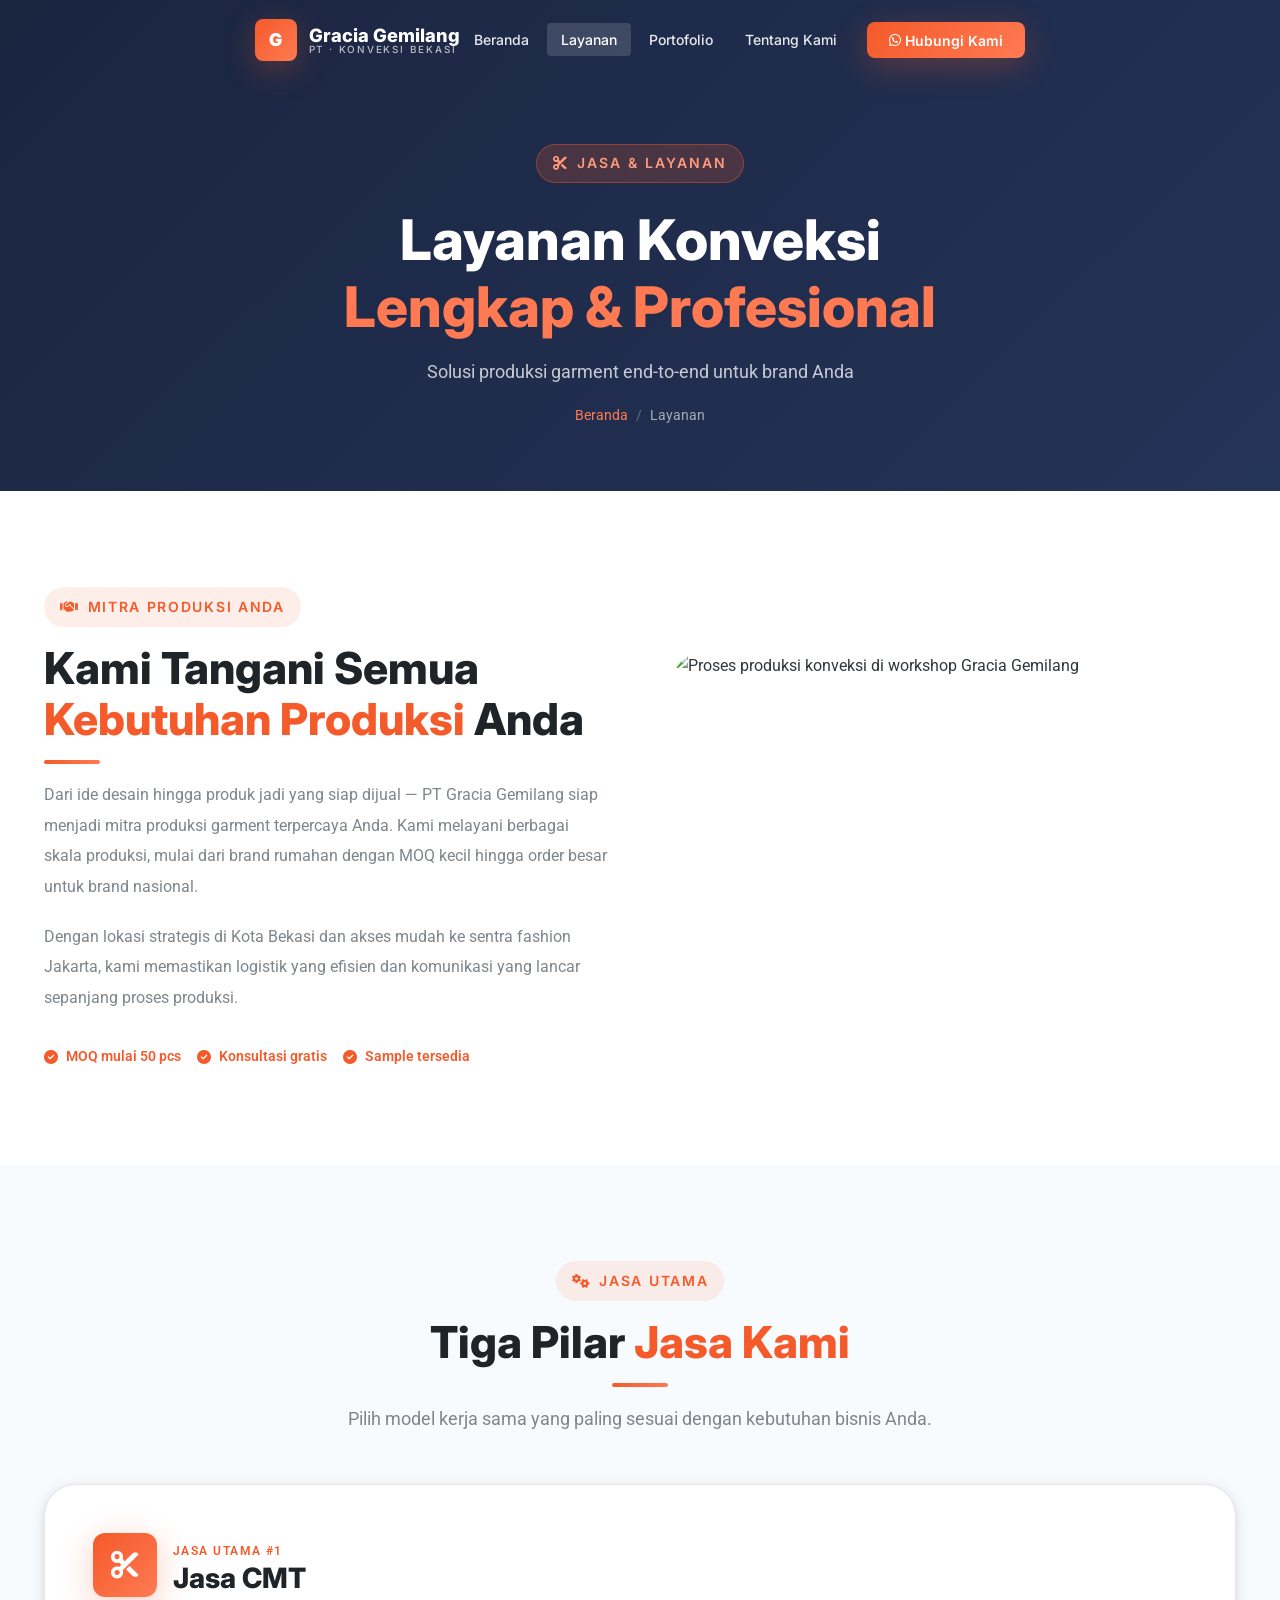
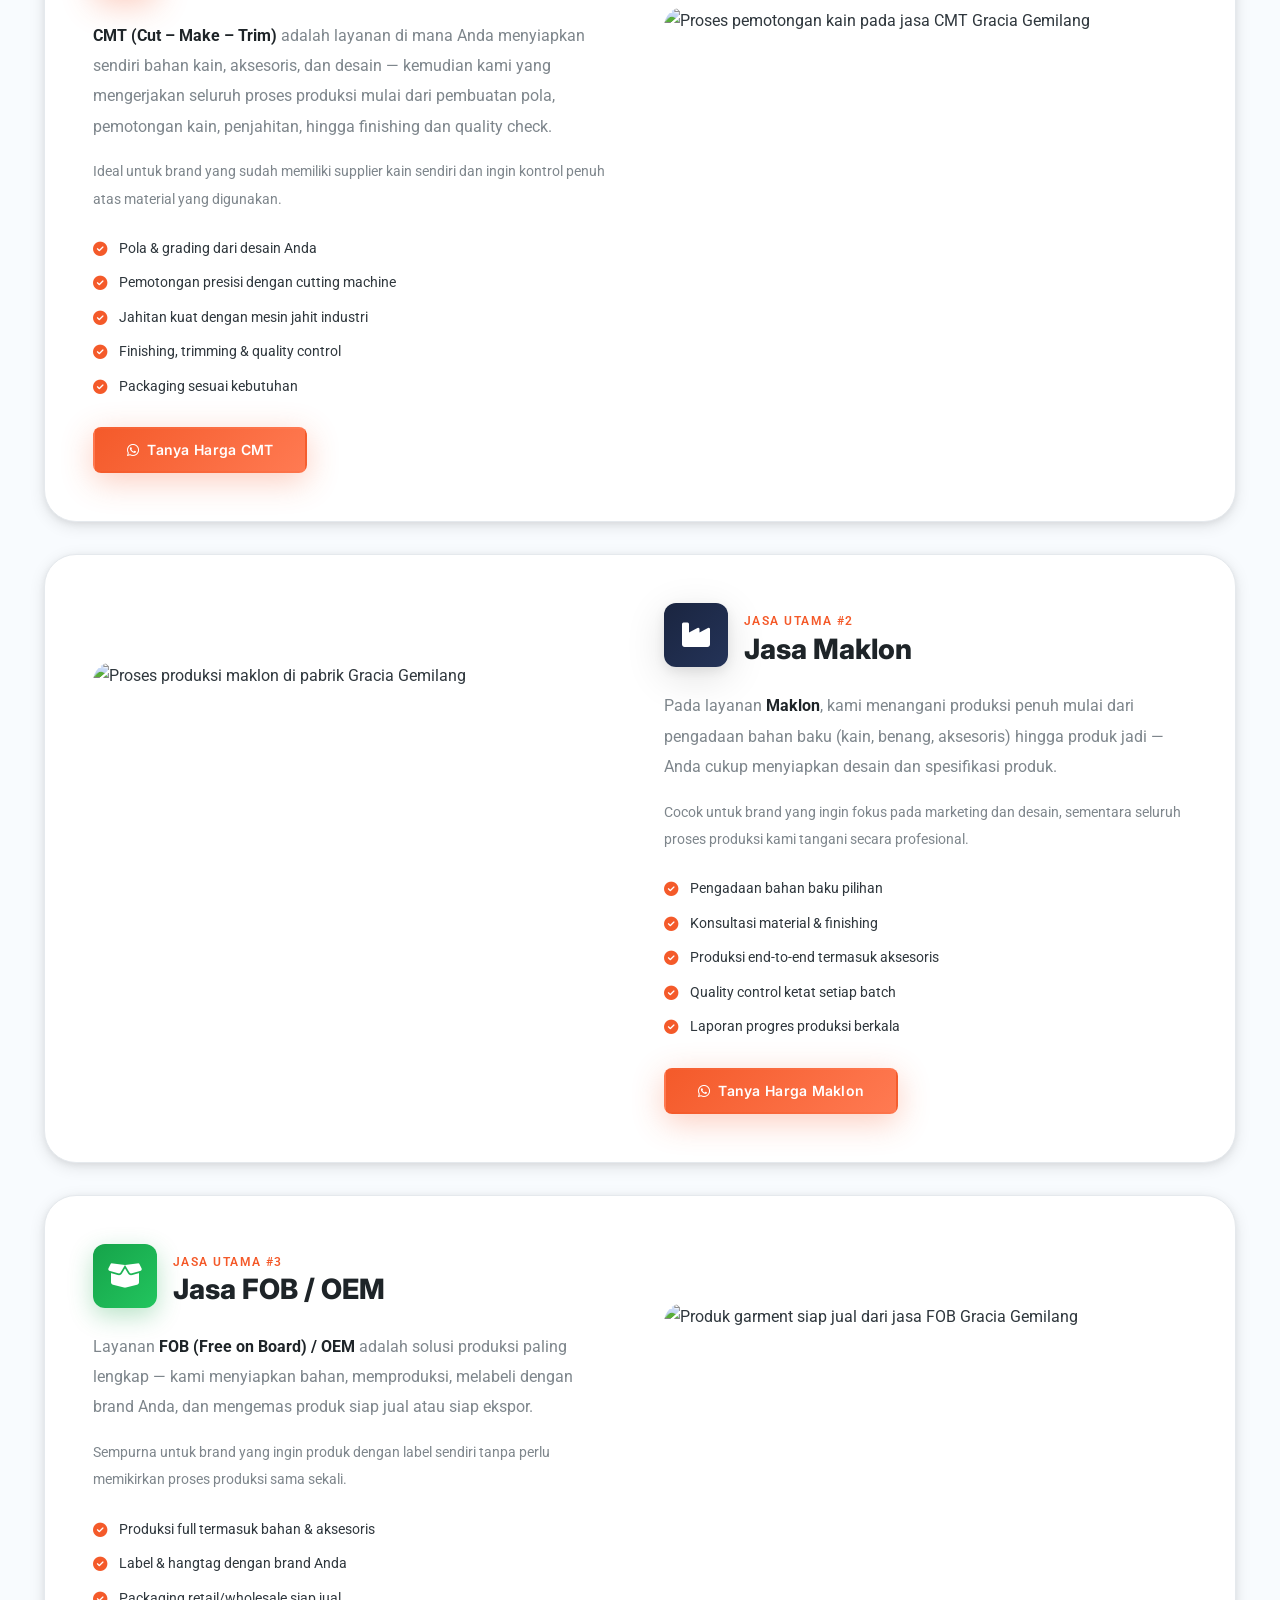
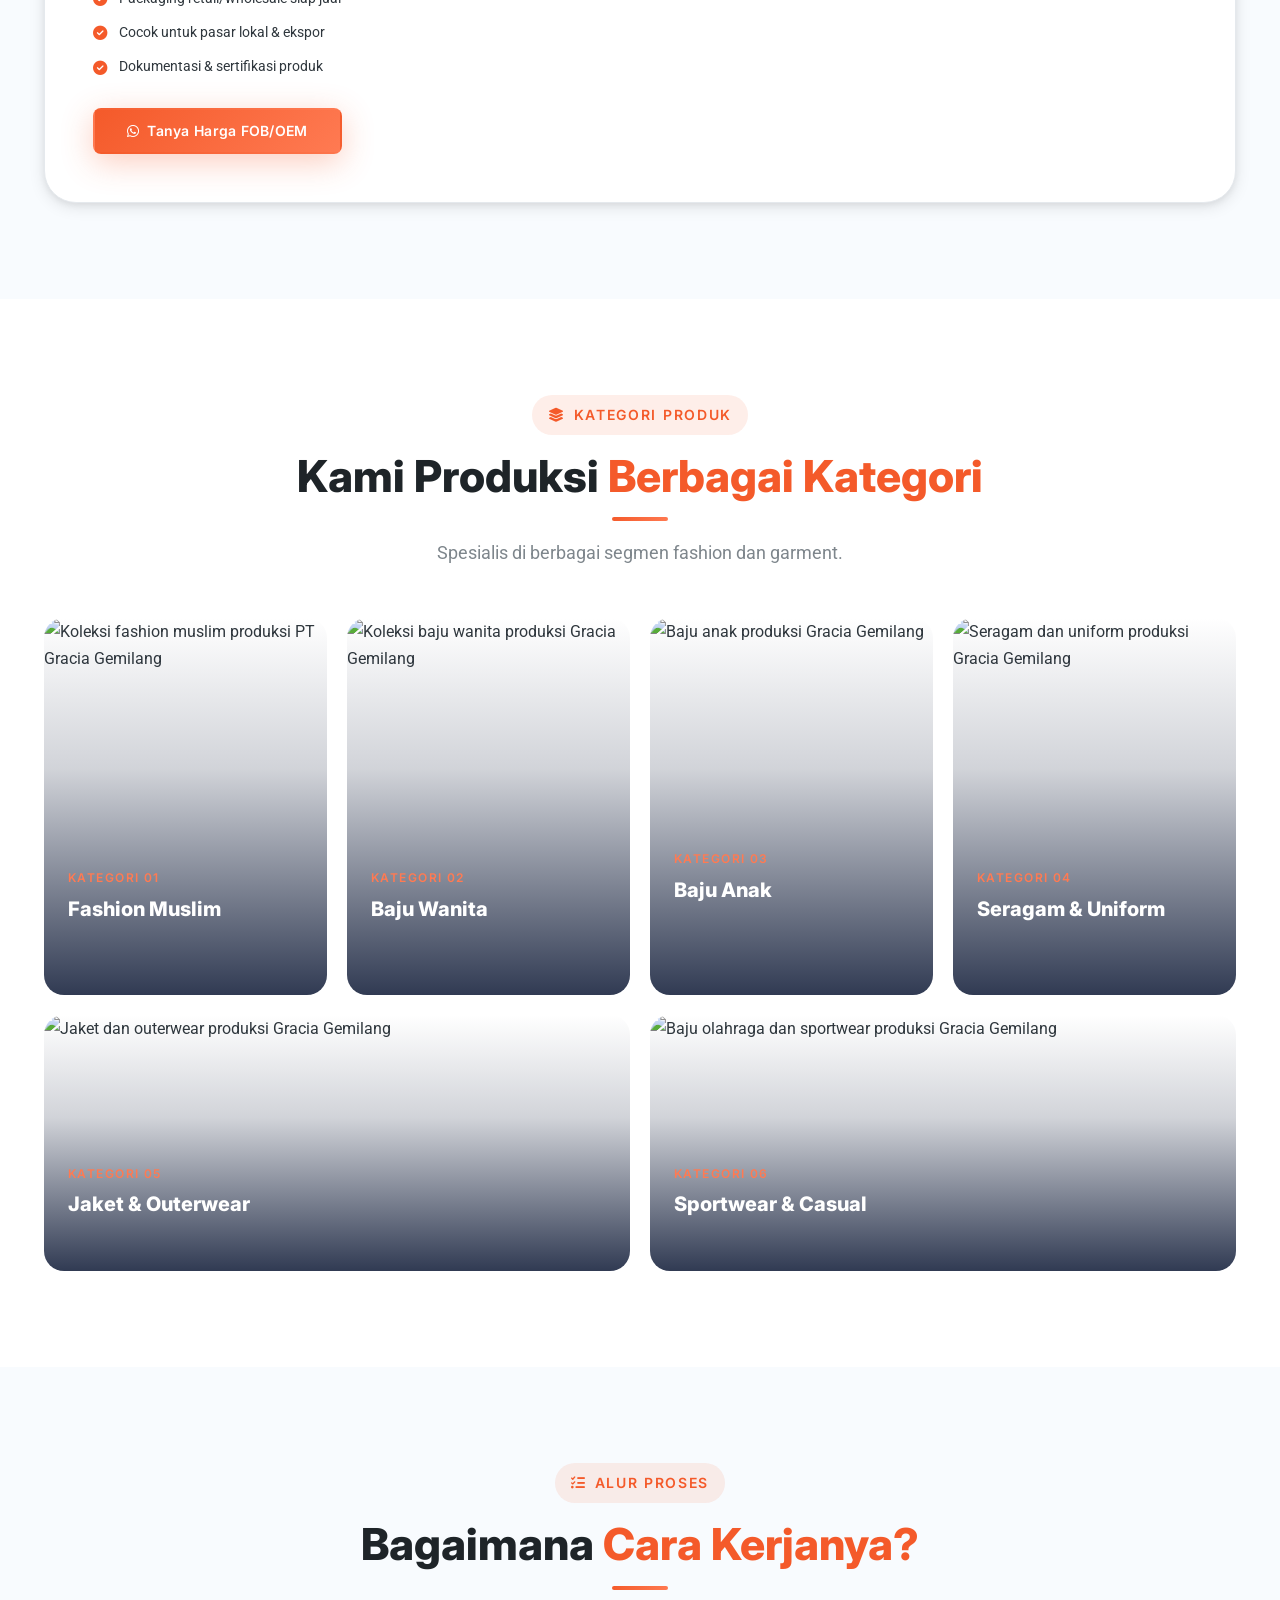
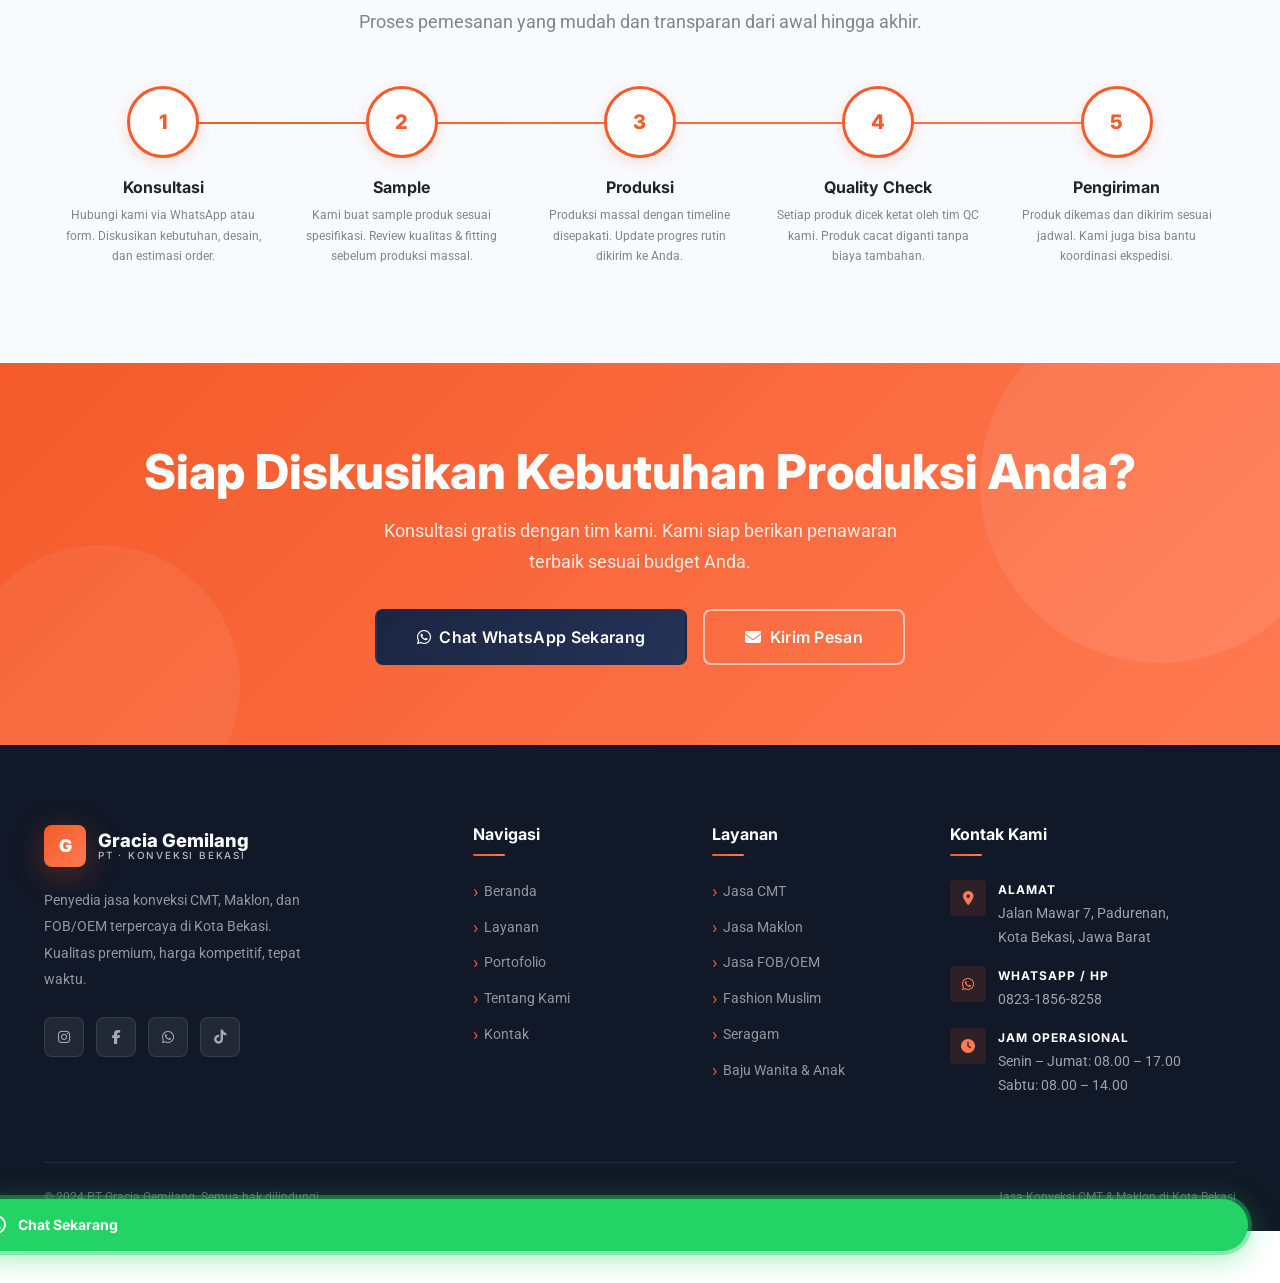
==== layanan.html @ 3363e8b7 "Initial commit" ====
<!DOCTYPE html>
<html lang="id">
<head>
  <meta charset="UTF-8" />
  <meta name="viewport" content="width=device-width, initial-scale=1.0" />
  <title>Layanan Konveksi CMT, Maklon & FOB — PT Gracia Gemilang</title>
  <meta name="description" content="Layanan lengkap PT Gracia Gemilang: Jasa CMT, Maklon, FOB/OEM, Fashion Muslim, Seragam, Baju Wanita, Baju Anak, dan Jaket di Kota Bekasi." />
  <link rel="stylesheet" href="https://cdnjs.cloudflare.com/ajax/libs/font-awesome/6.5.1/css/all.min.css" />
  <link rel="stylesheet" href="css/style.css" />
  <link rel="stylesheet" href="css/components.css" />
  <link rel="stylesheet" href="css/animations.css" />
</head>
<body>

<!-- NAVBAR -->
<header id="navbar" class="navbar navbar-transparent" role="banner">
  <div class="container">
    <nav class="navbar-inner" aria-label="Navigasi utama">
      <a href="index.html" class="navbar-logo">
        <div class="logo-icon">G</div>
        <div>
          <span class="logo-text-top">Gracia Gemilang</span>
          <span class="logo-text-sub">PT · Konveksi Bekasi</span>
        </div>
      </a>
      <ul class="nav-menu">
        <li><a href="index.html"        class="nav-link" data-page="index.html">Beranda</a></li>
        <li><a href="layanan.html"      class="nav-link" data-page="layanan.html">Layanan</a></li>
        <li><a href="portofolio.html"   class="nav-link" data-page="portofolio.html">Portofolio</a></li>
        <li><a href="tentang-kami.html" class="nav-link" data-page="tentang-kami.html">Tentang Kami</a></li>
        <li><a href="kontak.html"       class="nav-link nav-cta" data-page="kontak.html">
          <i class="fa-brands fa-whatsapp"></i> Hubungi Kami
        </a></li>
      </ul>
      <button class="nav-toggle" id="navToggle" aria-label="Buka menu" aria-expanded="false" aria-controls="navMobile">
        <span></span><span></span><span></span>
      </button>
    </nav>
  </div>
</header>
<nav id="navMobile" class="nav-mobile" aria-hidden="true">
  <a href="index.html"        class="nav-link" data-page="index.html">Beranda</a>
  <a href="layanan.html"      class="nav-link" data-page="layanan.html">Layanan</a>
  <a href="portofolio.html"   class="nav-link" data-page="portofolio.html">Portofolio</a>
  <a href="tentang-kami.html" class="nav-link" data-page="tentang-kami.html">Tentang Kami</a>
  <a href="kontak.html"       class="nav-link nav-cta"><i class="fa-brands fa-whatsapp"></i> Hubungi Kami</a>
</nav>

<!-- PAGE HERO -->
<section class="page-hero" style="background-image: none;">
  <div style="position:absolute;inset:0;background-image:url('https://images.unsplash.com/photo-1558618666-fcd25c85cd64?w=1600&q=80');background-size:cover;background-position:center;opacity:0.18;"></div>
  <div style="position:absolute;inset:0;background:linear-gradient(135deg, #1a2540 0%, #243358 100%);"></div>
  <div class="container">
    <div class="hero-badge" style="margin:0 auto 1.5rem;">
      <i class="fa-solid fa-scissors"></i> Jasa &amp; Layanan
    </div>
    <h1 class="page-hero-title">Layanan Konveksi<br><span style="color:var(--color-primary-light)">Lengkap &amp; Profesional</span></h1>
    <p class="page-hero-sub">Solusi produksi garment end-to-end untuk brand Anda</p>
    <nav class="breadcrumb" aria-label="Breadcrumb">
      <a href="index.html">Beranda</a>
      <span class="breadcrumb-sep" aria-hidden="true">/</span>
      <span aria-current="page">Layanan</span>
    </nav>
  </div>
</section>

<!-- INTRO -->
<section class="section" aria-labelledby="servIntroTitle">
  <div class="container">
    <div class="about-grid">
      <div class="reveal-left">
        <div class="section-badge"><i class="fa-solid fa-handshake"></i> Mitra Produksi Anda</div>
        <h2 class="section-title" id="servIntroTitle">Kami Tangani Semua<br><span>Kebutuhan Produksi</span> Anda</h2>
        <p style="color:var(--color-gray);line-height:1.9;margin-bottom:1.25rem;">
          Dari ide desain hingga produk jadi yang siap dijual — PT Gracia Gemilang siap menjadi mitra
          produksi garment terpercaya Anda. Kami melayani berbagai skala produksi, mulai dari brand
          rumahan dengan MOQ kecil hingga order besar untuk brand nasional.
        </p>
        <p style="color:var(--color-gray);line-height:1.9;margin-bottom:2rem;">
          Dengan lokasi strategis di Kota Bekasi dan akses mudah ke sentra fashion Jakarta,
          kami memastikan logistik yang efisien dan komunikasi yang lancar sepanjang proses produksi.
        </p>
        <div style="display:flex;gap:1rem;flex-wrap:wrap;">
          <div style="display:flex;align-items:center;gap:0.5rem;font-size:0.875rem;font-weight:600;color:var(--color-primary);">
            <i class="fa-solid fa-check-circle"></i> MOQ mulai 50 pcs
          </div>
          <div style="display:flex;align-items:center;gap:0.5rem;font-size:0.875rem;font-weight:600;color:var(--color-primary);">
            <i class="fa-solid fa-check-circle"></i> Konsultasi gratis
          </div>
          <div style="display:flex;align-items:center;gap:0.5rem;font-size:0.875rem;font-weight:600;color:var(--color-primary);">
            <i class="fa-solid fa-check-circle"></i> Sample tersedia
          </div>
        </div>
      </div>
      <div class="about-img-wrap reveal-right" style="aspect-ratio:16/10;">
        <img src="https://images.unsplash.com/photo-1581669600020-77e86e4e5b4a?w=800&q=80" alt="Proses produksi konveksi di workshop Gracia Gemilang" loading="lazy" width="800" height="500" />
      </div>
    </div>
  </div>
</section>

<!-- JASA UTAMA: CMT, MAKLON, FOB -->
<section class="section section-light" id="jasa-utama" aria-labelledby="mainServTitle">
  <div class="container">
    <div class="section-header center reveal">
      <div class="section-badge"><i class="fa-solid fa-gears"></i> Jasa Utama</div>
      <h2 class="section-title center" id="mainServTitle">Tiga Pilar <span>Jasa Kami</span></h2>
      <p class="section-subtitle">Pilih model kerja sama yang paling sesuai dengan kebutuhan bisnis Anda.</p>
    </div>

    <!-- CMT -->
    <div id="cmt" style="background:white;border-radius:var(--radius-2xl);padding:3rem;margin-bottom:2rem;box-shadow:var(--shadow-md);border:1px solid var(--color-border);" class="reveal">
      <div style="display:grid;grid-template-columns:1fr 1fr;gap:3rem;align-items:center;">
        <div>
          <div style="display:flex;align-items:center;gap:1rem;margin-bottom:1.5rem;">
            <div style="width:64px;height:64px;background:var(--gradient-primary);border-radius:var(--radius-lg);display:flex;align-items:center;justify-content:center;font-size:1.75rem;box-shadow:var(--shadow-primary);">
              <i class="fa-solid fa-cut" style="color:white;"></i>
            </div>
            <div>
              <span style="font-size:0.75rem;font-weight:600;text-transform:uppercase;letter-spacing:0.12em;color:var(--color-primary);">Jasa Utama #1</span>
              <h3 style="font-size:1.75rem;font-weight:800;color:var(--color-dark);line-height:1.1;">Jasa CMT</h3>
            </div>
          </div>
          <p style="font-size:1rem;color:var(--color-gray);line-height:1.9;margin-bottom:1rem;">
            <strong style="color:var(--color-dark);">CMT (Cut – Make – Trim)</strong> adalah layanan di mana Anda menyiapkan sendiri bahan kain,
            aksesoris, dan desain — kemudian kami yang mengerjakan seluruh proses produksi mulai dari
            pembuatan pola, pemotongan kain, penjahitan, hingga finishing dan quality check.
          </p>
          <p style="font-size:0.9rem;color:var(--color-gray);line-height:1.9;margin-bottom:1.5rem;">
            Ideal untuk brand yang sudah memiliki supplier kain sendiri dan ingin kontrol penuh atas material yang digunakan.
          </p>
          <ul style="display:flex;flex-direction:column;gap:0.625rem;">
            <li style="display:flex;align-items:center;gap:0.75rem;font-size:0.9rem;color:var(--color-dark-mid);">
              <i class="fa-solid fa-circle-check" style="color:var(--color-primary);"></i> Pola &amp; grading dari desain Anda
            </li>
            <li style="display:flex;align-items:center;gap:0.75rem;font-size:0.9rem;color:var(--color-dark-mid);">
              <i class="fa-solid fa-circle-check" style="color:var(--color-primary);"></i> Pemotongan presisi dengan cutting machine
            </li>
            <li style="display:flex;align-items:center;gap:0.75rem;font-size:0.9rem;color:var(--color-dark-mid);">
              <i class="fa-solid fa-circle-check" style="color:var(--color-primary);"></i> Jahitan kuat dengan mesin jahit industri
            </li>
            <li style="display:flex;align-items:center;gap:0.75rem;font-size:0.9rem;color:var(--color-dark-mid);">
              <i class="fa-solid fa-circle-check" style="color:var(--color-primary);"></i> Finishing, trimming &amp; quality control
            </li>
            <li style="display:flex;align-items:center;gap:0.75rem;font-size:0.9rem;color:var(--color-dark-mid);">
              <i class="fa-solid fa-circle-check" style="color:var(--color-primary);"></i> Packaging sesuai kebutuhan
            </li>
          </ul>
          <div style="margin-top:1.75rem;">
            <a href="https://wa.me/6282318568258?text=Halo%2C%20saya%20ingin%20menanyakan%20Jasa%20CMT%20PT%20Gracia%20Gemilang." target="_blank" rel="noopener" class="btn btn-primary">
              <i class="fa-brands fa-whatsapp"></i> Tanya Harga CMT
            </a>
          </div>
        </div>
        <div style="border-radius:var(--radius-xl);overflow:hidden;aspect-ratio:4/3;">
          <img src="https://images.unsplash.com/photo-1622227922011-b8726a6becc9?w=700&q=80" alt="Proses pemotongan kain pada jasa CMT Gracia Gemilang" style="width:100%;height:100%;object-fit:cover;" loading="lazy" width="700" height="525" />
        </div>
      </div>
    </div>

    <!-- MAKLON -->
    <div id="maklon" style="background:white;border-radius:var(--radius-2xl);padding:3rem;margin-bottom:2rem;box-shadow:var(--shadow-md);border:1px solid var(--color-border);" class="reveal">
      <div style="display:grid;grid-template-columns:1fr 1fr;gap:3rem;align-items:center;">
        <div style="order:2">
          <div style="display:flex;align-items:center;gap:1rem;margin-bottom:1.5rem;">
            <div style="width:64px;height:64px;background:var(--gradient-dark);border-radius:var(--radius-lg);display:flex;align-items:center;justify-content:center;font-size:1.75rem;box-shadow:var(--shadow-lg);">
              <i class="fa-solid fa-industry" style="color:white;"></i>
            </div>
            <div>
              <span style="font-size:0.75rem;font-weight:600;text-transform:uppercase;letter-spacing:0.12em;color:var(--color-primary);">Jasa Utama #2</span>
              <h3 style="font-size:1.75rem;font-weight:800;color:var(--color-dark);line-height:1.1;">Jasa Maklon</h3>
            </div>
          </div>
          <p style="font-size:1rem;color:var(--color-gray);line-height:1.9;margin-bottom:1rem;">
            Pada layanan <strong style="color:var(--color-dark);">Maklon</strong>, kami menangani produksi penuh mulai dari pengadaan bahan baku (kain, benang, aksesoris) hingga produk jadi — Anda cukup menyiapkan desain dan spesifikasi produk.
          </p>
          <p style="font-size:0.9rem;color:var(--color-gray);line-height:1.9;margin-bottom:1.5rem;">
            Cocok untuk brand yang ingin fokus pada marketing dan desain, sementara seluruh proses produksi kami tangani secara profesional.
          </p>
          <ul style="display:flex;flex-direction:column;gap:0.625rem;">
            <li style="display:flex;align-items:center;gap:0.75rem;font-size:0.9rem;color:var(--color-dark-mid);">
              <i class="fa-solid fa-circle-check" style="color:var(--color-primary);"></i> Pengadaan bahan baku pilihan
            </li>
            <li style="display:flex;align-items:center;gap:0.75rem;font-size:0.9rem;color:var(--color-dark-mid);">
              <i class="fa-solid fa-circle-check" style="color:var(--color-primary);"></i> Konsultasi material &amp; finishing
            </li>
            <li style="display:flex;align-items:center;gap:0.75rem;font-size:0.9rem;color:var(--color-dark-mid);">
              <i class="fa-solid fa-circle-check" style="color:var(--color-primary);"></i> Produksi end-to-end termasuk aksesoris
            </li>
            <li style="display:flex;align-items:center;gap:0.75rem;font-size:0.9rem;color:var(--color-dark-mid);">
              <i class="fa-solid fa-circle-check" style="color:var(--color-primary);"></i> Quality control ketat setiap batch
            </li>
            <li style="display:flex;align-items:center;gap:0.75rem;font-size:0.9rem;color:var(--color-dark-mid);">
              <i class="fa-solid fa-circle-check" style="color:var(--color-primary);"></i> Laporan progres produksi berkala
            </li>
          </ul>
          <div style="margin-top:1.75rem;">
            <a href="https://wa.me/6282318568258?text=Halo%2C%20saya%20ingin%20menanyakan%20Jasa%20Maklon%20PT%20Gracia%20Gemilang." target="_blank" rel="noopener" class="btn btn-primary">
              <i class="fa-brands fa-whatsapp"></i> Tanya Harga Maklon
            </a>
          </div>
        </div>
        <div style="border-radius:var(--radius-xl);overflow:hidden;aspect-ratio:4/3;order:1">
          <img src="https://images.unsplash.com/photo-1565336534694-d5f13f8c97c8?w=700&q=80" alt="Proses produksi maklon di pabrik Gracia Gemilang" style="width:100%;height:100%;object-fit:cover;" loading="lazy" width="700" height="525" />
        </div>
      </div>
    </div>

    <!-- FOB / OEM -->
    <div id="fob" style="background:white;border-radius:var(--radius-2xl);padding:3rem;box-shadow:var(--shadow-md);border:1px solid var(--color-border);" class="reveal">
      <div style="display:grid;grid-template-columns:1fr 1fr;gap:3rem;align-items:center;">
        <div>
          <div style="display:flex;align-items:center;gap:1rem;margin-bottom:1.5rem;">
            <div style="width:64px;height:64px;background:linear-gradient(135deg,#16a34a,#22c55e);border-radius:var(--radius-lg);display:flex;align-items:center;justify-content:center;font-size:1.75rem;box-shadow:0 8px 24px rgba(22,163,74,0.3);">
              <i class="fa-solid fa-box-open" style="color:white;"></i>
            </div>
            <div>
              <span style="font-size:0.75rem;font-weight:600;text-transform:uppercase;letter-spacing:0.12em;color:var(--color-primary);">Jasa Utama #3</span>
              <h3 style="font-size:1.75rem;font-weight:800;color:var(--color-dark);line-height:1.1;">Jasa FOB / OEM</h3>
            </div>
          </div>
          <p style="font-size:1rem;color:var(--color-gray);line-height:1.9;margin-bottom:1rem;">
            Layanan <strong style="color:var(--color-dark);">FOB (Free on Board) / OEM</strong> adalah solusi produksi paling lengkap — kami menyiapkan bahan, memproduksi, melabeli dengan brand Anda, dan mengemas produk siap jual atau siap ekspor.
          </p>
          <p style="font-size:0.9rem;color:var(--color-gray);line-height:1.9;margin-bottom:1.5rem;">
            Sempurna untuk brand yang ingin produk dengan label sendiri tanpa perlu memikirkan proses produksi sama sekali.
          </p>
          <ul style="display:flex;flex-direction:column;gap:0.625rem;">
            <li style="display:flex;align-items:center;gap:0.75rem;font-size:0.9rem;color:var(--color-dark-mid);">
              <i class="fa-solid fa-circle-check" style="color:var(--color-primary);"></i> Produksi full termasuk bahan &amp; aksesoris
            </li>
            <li style="display:flex;align-items:center;gap:0.75rem;font-size:0.9rem;color:var(--color-dark-mid);">
              <i class="fa-solid fa-circle-check" style="color:var(--color-primary);"></i> Label &amp; hangtag dengan brand Anda
            </li>
            <li style="display:flex;align-items:center;gap:0.75rem;font-size:0.9rem;color:var(--color-dark-mid);">
              <i class="fa-solid fa-circle-check" style="color:var(--color-primary);"></i> Packaging retail/wholesale siap jual
            </li>
            <li style="display:flex;align-items:center;gap:0.75rem;font-size:0.9rem;color:var(--color-dark-mid);">
              <i class="fa-solid fa-circle-check" style="color:var(--color-primary);"></i> Cocok untuk pasar lokal &amp; ekspor
            </li>
            <li style="display:flex;align-items:center;gap:0.75rem;font-size:0.9rem;color:var(--color-dark-mid);">
              <i class="fa-solid fa-circle-check" style="color:var(--color-primary);"></i> Dokumentasi &amp; sertifikasi produk
            </li>
          </ul>
          <div style="margin-top:1.75rem;">
            <a href="https://wa.me/6282318568258?text=Halo%2C%20saya%20ingin%20menanyakan%20Jasa%20FOB%2FOEM%20PT%20Gracia%20Gemilang." target="_blank" rel="noopener" class="btn btn-primary">
              <i class="fa-brands fa-whatsapp"></i> Tanya Harga FOB/OEM
            </a>
          </div>
        </div>
        <div style="border-radius:var(--radius-xl);overflow:hidden;aspect-ratio:4/3;">
          <img src="https://images.unsplash.com/photo-1553062407-98eeb64c6a62?w=700&q=80" alt="Produk garment siap jual dari jasa FOB Gracia Gemilang" style="width:100%;height:100%;object-fit:cover;" loading="lazy" width="700" height="525" />
        </div>
      </div>
    </div>
  </div>
</section>

<!-- KATEGORI PRODUK -->
<section class="section" id="kategori" aria-labelledby="catTitle">
  <div class="container">
    <div class="section-header center reveal">
      <div class="section-badge"><i class="fa-solid fa-layer-group"></i> Kategori Produk</div>
      <h2 class="section-title center" id="catTitle">Kami Produksi <span>Berbagai Kategori</span></h2>
      <p class="section-subtitle">Spesialis di berbagai segmen fashion dan garment.</p>
    </div>

    <div class="product-cards stagger-children">
      <div id="muslim" class="product-card">
        <img src="https://images.unsplash.com/photo-1594938298603-c8148c4dae35?w=500&q=80" alt="Koleksi fashion muslim produksi PT Gracia Gemilang" loading="lazy" width="500" height="667" />
        <div class="product-card-overlay">
          <span class="product-card-label">Kategori 01</span>
          <h3 class="product-card-title">Fashion Muslim</h3>
          <p class="product-card-desc">Gamis, abaya, mukena, hijab, kaftan, baju koko, dan busana muslim modern lainnya.</p>
        </div>
      </div>
      <div id="wanita-anak" class="product-card">
        <img src="https://images.unsplash.com/photo-1558171813-0c7f4b1c3c8e?w=500&q=80" alt="Koleksi baju wanita produksi Gracia Gemilang" loading="lazy" width="500" height="667" />
        <div class="product-card-overlay">
          <span class="product-card-label">Kategori 02</span>
          <h3 class="product-card-title">Baju Wanita</h3>
          <p class="product-card-desc">Dress, blouse, kemeja, cardigan, tunik, dan berbagai atasan wanita modern.</p>
        </div>
      </div>
      <div class="product-card">
        <img src="https://images.unsplash.com/photo-1522771930-78848d9293e8?w=500&q=80" alt="Baju anak produksi Gracia Gemilang" loading="lazy" width="500" height="667" />
        <div class="product-card-overlay">
          <span class="product-card-label">Kategori 03</span>
          <h3 class="product-card-title">Baju Anak</h3>
          <p class="product-card-desc">Pakaian bayi, anak-anak, seragam TK/SD, dan baju karakter anak yang lucu dan aman.</p>
        </div>
      </div>
      <div id="seragam" class="product-card">
        <img src="https://images.unsplash.com/photo-1607082348824-0a96f2a4b9da?w=500&q=80" alt="Seragam dan uniform produksi Gracia Gemilang" loading="lazy" width="500" height="667" />
        <div class="product-card-overlay">
          <span class="product-card-label">Kategori 04</span>
          <h3 class="product-card-title">Seragam & Uniform</h3>
          <p class="product-card-desc">Seragam kantor, sekolah, satpam, rumah sakit, dan hospitality dengan bordir logo.</p>
        </div>
      </div>
    </div>

    <!-- Baris kedua -->
    <div style="display:grid;grid-template-columns:repeat(2,1fr);gap:1.25rem;margin-top:1.25rem;" class="stagger-children">
      <div class="product-card" style="aspect-ratio:16/7;">
        <img src="https://images.unsplash.com/photo-1551488831-00ddcb6c6bd3?w=700&q=80" alt="Jaket dan outerwear produksi Gracia Gemilang" loading="lazy" width="700" height="306" />
        <div class="product-card-overlay">
          <span class="product-card-label">Kategori 05</span>
          <h3 class="product-card-title">Jaket & Outerwear</h3>
          <p class="product-card-desc">Jaket hoodie, bomber jacket, windbreaker, varsity jacket, dan mantel.</p>
        </div>
      </div>
      <div class="product-card" style="aspect-ratio:16/7;">
        <img src="https://images.unsplash.com/photo-1529374255404-311a2a4f1fd9?w=700&q=80" alt="Baju olahraga dan sportwear produksi Gracia Gemilang" loading="lazy" width="700" height="306" />
        <div class="product-card-overlay">
          <span class="product-card-label">Kategori 06</span>
          <h3 class="product-card-title">Sportwear & Casual</h3>
          <p class="product-card-desc">Baju olahraga, polo shirt, kaos, jogger pants, dan pakaian kasual.</p>
        </div>
      </div>
    </div>
  </div>
</section>

<!-- ALUR KERJA -->
<section class="section section-light" id="alur-kerja" aria-labelledby="processTitle">
  <div class="container">
    <div class="section-header center reveal">
      <div class="section-badge"><i class="fa-solid fa-list-check"></i> Alur Proses</div>
      <h2 class="section-title center" id="processTitle">Bagaimana <span>Cara Kerjanya?</span></h2>
      <p class="section-subtitle">Proses pemesanan yang mudah dan transparan dari awal hingga akhir.</p>
    </div>

    <div class="process-steps stagger-children">
      <div class="process-step">
        <div class="step-number">1</div>
        <h4>Konsultasi</h4>
        <p>Hubungi kami via WhatsApp atau form. Diskusikan kebutuhan, desain, dan estimasi order.</p>
      </div>
      <div class="process-step">
        <div class="step-number">2</div>
        <h4>Sample</h4>
        <p>Kami buat sample produk sesuai spesifikasi. Review kualitas &amp; fitting sebelum produksi massal.</p>
      </div>
      <div class="process-step">
        <div class="step-number">3</div>
        <h4>Produksi</h4>
        <p>Produksi massal dengan timeline disepakati. Update progres rutin dikirim ke Anda.</p>
      </div>
      <div class="process-step">
        <div class="step-number">4</div>
        <h4>Quality Check</h4>
        <p>Setiap produk dicek ketat oleh tim QC kami. Produk cacat diganti tanpa biaya tambahan.</p>
      </div>
      <div class="process-step">
        <div class="step-number">5</div>
        <h4>Pengiriman</h4>
        <p>Produk dikemas dan dikirim sesuai jadwal. Kami juga bisa bantu koordinasi ekspedisi.</p>
      </div>
    </div>
  </div>
</section>

<!-- CTA -->
<section class="cta-banner" aria-labelledby="servCtaTitle">
  <div class="container">
    <div class="reveal">
      <h2 class="cta-title" id="servCtaTitle">Siap Diskusikan Kebutuhan Produksi Anda?</h2>
      <p class="cta-subtitle">Konsultasi gratis dengan tim kami. Kami siap berikan penawaran terbaik sesuai budget Anda.</p>
      <div class="cta-actions">
        <a href="https://wa.me/6282318568258?text=Halo%2C%20saya%20ingin%20konsultasi%20jasa%20konveksi%20PT%20Gracia%20Gemilang." target="_blank" rel="noopener" class="btn btn-secondary btn-lg">
          <i class="fa-brands fa-whatsapp"></i> Chat WhatsApp Sekarang
        </a>
        <a href="kontak.html" class="btn btn-outline btn-lg">
          <i class="fa-solid fa-envelope"></i> Kirim Pesan
        </a>
      </div>
    </div>
  </div>
</section>

<!-- FOOTER -->
<footer class="footer" role="contentinfo">
  <div class="container">
    <div class="footer-grid">
      <div class="footer-brand">
        <a href="index.html" class="navbar-logo"><div class="logo-icon">G</div><div><span class="logo-text-top">Gracia Gemilang</span><span class="logo-text-sub">PT · Konveksi Bekasi</span></div></a>
        <p class="footer-desc">Penyedia jasa konveksi CMT, Maklon, dan FOB/OEM terpercaya di Kota Bekasi. Kualitas premium, harga kompetitif, tepat waktu.</p>
        <div class="footer-socials">
          <a href="#" class="social-link" aria-label="Instagram"><i class="fa-brands fa-instagram"></i></a>
          <a href="#" class="social-link" aria-label="Facebook"><i class="fa-brands fa-facebook-f"></i></a>
          <a href="https://wa.me/6282318568258" target="_blank" rel="noopener" class="social-link" aria-label="WhatsApp"><i class="fa-brands fa-whatsapp"></i></a>
          <a href="#" class="social-link" aria-label="TikTok"><i class="fa-brands fa-tiktok"></i></a>
        </div>
      </div>
      <div><h3 class="footer-heading">Navigasi</h3><ul class="footer-links"><li><a href="index.html" class="footer-link">Beranda</a></li><li><a href="layanan.html" class="footer-link">Layanan</a></li><li><a href="portofolio.html" class="footer-link">Portofolio</a></li><li><a href="tentang-kami.html" class="footer-link">Tentang Kami</a></li><li><a href="kontak.html" class="footer-link">Kontak</a></li></ul></div>
      <div><h3 class="footer-heading">Layanan</h3><ul class="footer-links"><li><a href="#cmt" class="footer-link">Jasa CMT</a></li><li><a href="#maklon" class="footer-link">Jasa Maklon</a></li><li><a href="#fob" class="footer-link">Jasa FOB/OEM</a></li><li><a href="#muslim" class="footer-link">Fashion Muslim</a></li><li><a href="#seragam" class="footer-link">Seragam</a></li><li><a href="#wanita-anak" class="footer-link">Baju Wanita & Anak</a></li></ul></div>
      <div><h3 class="footer-heading">Kontak Kami</h3><address style="font-style:normal;">
        <div class="footer-contact-item"><div class="footer-contact-icon"><i class="fa-solid fa-location-dot"></i></div><div class="footer-contact-text"><strong>Alamat</strong>Jalan Mawar 7, Padurenan,<br>Kota Bekasi, Jawa Barat</div></div>
        <div class="footer-contact-item"><div class="footer-contact-icon"><i class="fa-brands fa-whatsapp"></i></div><div class="footer-contact-text"><strong>WhatsApp / HP</strong><a href="https://wa.me/6282318568258" style="color:rgba(255,255,255,0.6);" target="_blank" rel="noopener">0823-1856-8258</a></div></div>
        <div class="footer-contact-item"><div class="footer-contact-icon"><i class="fa-solid fa-clock"></i></div><div class="footer-contact-text"><strong>Jam Operasional</strong>Senin – Jumat: 08.00 – 17.00<br>Sabtu: 08.00 – 14.00</div></div>
      </address></div>
    </div>
    <div class="footer-bottom"><span>© 2024 PT Gracia Gemilang. Semua hak dilindungi.</span><span>Jasa Konveksi CMT & Maklon di Kota Bekasi</span></div>
  </div>
</footer>

<!-- Responsive fix for service blocks -->
<style>
  @media (max-width: 768px) {
    #cmt > div, #maklon > div, #fob > div { grid-template-columns: 1fr !important; }
    #maklon > div > div:first-child { order: 1 !important; }
    #maklon > div > div:last-child  { order: 2 !important; }
  }
</style>

<a href="https://wa.me/6282318568258?text=Halo%20PT%20Gracia%20Gemilang%2C%20saya%20ingin%20menanyakan%20jasa%20konveksi." class="whatsapp-float pulse-ring" target="_blank" rel="noopener noreferrer" aria-label="Hubungi via WhatsApp">
  <i class="fa-brands fa-whatsapp"></i><span>Chat Sekarang</span>
</a>
<button id="backToTop" aria-label="Kembali ke atas" style="position:fixed;bottom:6rem;right:2rem;z-index:980;width:44px;height:44px;border-radius:50%;background:var(--color-secondary);color:white;display:flex;align-items:center;justify-content:center;font-size:1rem;opacity:0;pointer-events:none;transition:opacity 0.3s;box-shadow:var(--shadow-lg);"><i class="fa-solid fa-arrow-up"></i></button>
<style>.visually-hidden{position:absolute;width:1px;height:1px;padding:0;margin:-1px;overflow:hidden;clip:rect(0,0,0,0);white-space:nowrap;border:0;}</style>
<script src="js/main.js"></script>
</body>
</html>
---- css/style.css ----
/* ================================================
   PT GRACIA GEMILANG — Design System
   style.css
   ================================================ */

@import url('https://fonts.googleapis.com/css2?family=Inter:wght@400;500;600;700;800;900&family=Roboto:wght@300;400;500&display=swap');

/* ================================================
   CSS CUSTOM PROPERTIES
   ================================================ */
:root {
  /* Colors */
  --color-primary:       #f45a2a;
  --color-primary-dark:  #d44820;
  --color-primary-light: #ff7a52;
  --color-secondary:     #1a2540;
  --color-secondary-mid: #243358;
  --color-dark:          #1e2428;
  --color-dark-mid:      #2f373d;
  --color-gray:          #7e868c;
  --color-gray-light:    #b0b8be;
  --color-border:        #e5e9ed;
  --color-light:         #f8fbfe;
  --color-light-mid:     #eef2f7;
  --color-white:         #ffffff;

  /* Gradient */
  --gradient-primary:    linear-gradient(135deg, #f45a2a 0%, #ff7a52 100%);
  --gradient-dark:       linear-gradient(135deg, #1a2540 0%, #243358 100%);
  --gradient-hero:       linear-gradient(to bottom, rgba(26,37,64,0.72) 0%, rgba(26,37,64,0.45) 60%, rgba(26,37,64,0.75) 100%);

  /* Typography */
  --font-heading:        'Inter', sans-serif;
  --font-body:           'Roboto', sans-serif;

  /* Font Sizes */
  --text-xs:    0.75rem;    /* 12px */
  --text-sm:    0.875rem;   /* 14px */
  --text-base:  1rem;       /* 16px */
  --text-lg:    1.125rem;   /* 18px */
  --text-xl:    1.25rem;    /* 20px */
  --text-2xl:   1.5rem;     /* 24px */
  --text-3xl:   1.875rem;   /* 30px */
  --text-4xl:   2.25rem;    /* 36px */
  --text-5xl:   3rem;       /* 48px */
  --text-6xl:   3.75rem;    /* 60px */
  --text-7xl:   4.5rem;     /* 72px */

  /* Spacing */
  --space-1:   0.25rem;
  --space-2:   0.5rem;
  --space-3:   0.75rem;
  --space-4:   1rem;
  --space-5:   1.25rem;
  --space-6:   1.5rem;
  --space-8:   2rem;
  --space-10:  2.5rem;
  --space-12:  3rem;
  --space-16:  4rem;
  --space-20:  5rem;
  --space-24:  6rem;
  --space-32:  8rem;

  /* Border Radius */
  --radius-sm:   4px;
  --radius-md:   8px;
  --radius-lg:   12px;
  --radius-xl:   20px;
  --radius-2xl:  32px;
  --radius-full: 9999px;

  /* Shadows */
  --shadow-sm:   0 1px 3px rgba(0,0,0,0.08), 0 1px 2px rgba(0,0,0,0.06);
  --shadow-md:   0 4px 16px rgba(0,0,0,0.10), 0 2px 6px rgba(0,0,0,0.06);
  --shadow-lg:   0 10px 40px rgba(0,0,0,0.12), 0 4px 12px rgba(0,0,0,0.08);
  --shadow-xl:   0 20px 60px rgba(0,0,0,0.15), 0 8px 24px rgba(0,0,0,0.10);
  --shadow-primary: 0 8px 32px rgba(244,90,42,0.30);

  /* Transitions */
  --transition-fast:   all 0.18s ease;
  --transition-base:   all 0.28s ease;
  --transition-slow:   all 0.45s ease;
  --transition-spring: all 0.35s cubic-bezier(0.34, 1.56, 0.64, 1);

  /* Layout */
  --container-max: 1240px;
  --navbar-h: 80px;
  --section-py: clamp(4rem, 8vw, 6rem);
}

/* ================================================
   MODERN CSS RESET
   ================================================ */
*, *::before, *::after {
  box-sizing: border-box;
  margin: 0;
  padding: 0;
}

html {
  font-size: 16px;
  scroll-behavior: smooth;
  -webkit-text-size-adjust: 100%;
}

body {
  font-family: var(--font-body);
  font-size: var(--text-base);
  font-weight: 400;
  line-height: 1.7;
  color: var(--color-dark-mid);
  background-color: var(--color-white);
  overflow-x: hidden;
  -webkit-font-smoothing: antialiased;
  -moz-osx-font-smoothing: grayscale;
}

img, video {
  max-width: 100%;
  height: auto;
  display: block;
}

a {
  color: inherit;
  text-decoration: none;
  transition: var(--transition-base);
}

ul, ol {
  list-style: none;
}

button, input, textarea, select {
  font: inherit;
  border: none;
  outline: none;
  background: none;
}

button {
  cursor: pointer;
}

h1, h2, h3, h4, h5, h6 {
  font-family: var(--font-heading);
  font-weight: 700;
  line-height: 1.2;
  color: var(--color-dark);
}

p {
  margin-bottom: 0;
}

/* ================================================
   TYPOGRAPHY
   ================================================ */
.text-xs   { font-size: var(--text-xs); }
.text-sm   { font-size: var(--text-sm); }
.text-base { font-size: var(--text-base); }
.text-lg   { font-size: var(--text-lg); }
.text-xl   { font-size: var(--text-xl); }
.text-2xl  { font-size: var(--text-2xl); }
.text-3xl  { font-size: var(--text-3xl); }
.text-4xl  { font-size: var(--text-4xl); }
.text-5xl  { font-size: var(--text-5xl); }
.text-6xl  { font-size: var(--text-6xl); }

.font-heading { font-family: var(--font-heading); }
.font-normal  { font-weight: 400; }
.font-medium  { font-weight: 500; }
.font-semi    { font-weight: 600; }
.font-bold    { font-weight: 700; }
.font-extra   { font-weight: 800; }

.text-center { text-align: center; }
.text-left   { text-align: left; }
.text-right  { text-align: right; }

.text-primary  { color: var(--color-primary); }
.text-dark     { color: var(--color-dark); }
.text-gray     { color: var(--color-gray); }
.text-white    { color: var(--color-white); }
.text-secondary { color: var(--color-secondary); }

.uppercase  { text-transform: uppercase; }
.capitalize { text-transform: capitalize; }
.tracking-wide { letter-spacing: 0.08em; }
.tracking-wider { letter-spacing: 0.16em; }

/* ================================================
   LAYOUT
   ================================================ */
.container {
  max-width: var(--container-max);
  margin: 0 auto;
  padding: 0 var(--space-6);
}

.section {
  padding: var(--section-py) 0;
}

.section-light {
  background-color: var(--color-light);
}

.section-dark {
  background-color: var(--color-secondary);
  color: var(--color-white);
}

.grid {
  display: grid;
}

.flex { display: flex; }
.flex-col { flex-direction: column; }
.items-center { align-items: center; }
.items-start { align-items: flex-start; }
.justify-between { justify-content: space-between; }
.justify-center { justify-content: center; }
.gap-4  { gap: var(--space-4); }
.gap-6  { gap: var(--space-6); }
.gap-8  { gap: var(--space-8); }
.gap-10 { gap: var(--space-10); }
.gap-12 { gap: var(--space-12); }

/* ================================================
   SECTION TITLE
   ================================================ */
.section-badge {
  display: inline-flex;
  align-items: center;
  gap: var(--space-2);
  background: rgba(244,90,42,0.1);
  color: var(--color-primary);
  font-family: var(--font-heading);
  font-size: var(--text-sm);
  font-weight: 600;
  text-transform: uppercase;
  letter-spacing: 0.12em;
  padding: var(--space-2) var(--space-4);
  border-radius: var(--radius-full);
  margin-bottom: var(--space-4);
}

.section-title {
  font-size: clamp(1.75rem, 4vw, 2.75rem);
  font-weight: 800;
  color: var(--color-dark);
  line-height: 1.15;
  margin-bottom: var(--space-4);
}

.section-title span {
  color: var(--color-primary);
}

.section-title::after {
  content: '';
  display: block;
  width: 56px;
  height: 4px;
  background: var(--gradient-primary);
  border-radius: var(--radius-full);
  margin-top: var(--space-4);
}

.section-title.center::after {
  margin: var(--space-4) auto 0;
}

.section-subtitle {
  font-size: var(--text-lg);
  color: var(--color-gray);
  max-width: 600px;
  line-height: 1.8;
}

.section-header {
  margin-bottom: var(--space-12);
}

.section-header.center {
  text-align: center;
}

.section-header.center .section-subtitle {
  margin: 0 auto;
}

/* ================================================
   PAGE HERO (inner pages)
   ================================================ */
.page-hero {
  position: relative;
  background: var(--gradient-dark);
  padding: calc(var(--navbar-h) + 4rem) 0 4rem;
  overflow: hidden;
  text-align: center;
}

.page-hero::before {
  content: '';
  position: absolute;
  inset: 0;
  background-image: url('https://images.unsplash.com/photo-1558618666-fcd25c85cd64?w=1600&q=80');
  background-size: cover;
  background-position: center;
  opacity: 0.15;
}

.page-hero .container {
  position: relative;
  z-index: 1;
}

.page-hero-title {
  font-size: clamp(2rem, 5vw, 3.5rem);
  font-weight: 800;
  color: var(--color-white);
  margin-bottom: var(--space-4);
}

.page-hero-sub {
  font-size: var(--text-lg);
  color: rgba(255,255,255,0.75);
}

.breadcrumb {
  display: flex;
  align-items: center;
  justify-content: center;
  gap: var(--space-2);
  font-size: var(--text-sm);
  color: rgba(255,255,255,0.6);
  margin-top: var(--space-4);
}

.breadcrumb a {
  color: var(--color-primary-light);
}

.breadcrumb-sep {
  opacity: 0.5;
}

/* ================================================
   UTILITIES
   ================================================ */
.mt-auto { margin-top: auto; }
.mb-4  { margin-bottom: var(--space-4); }
.mb-6  { margin-bottom: var(--space-6); }
.mb-8  { margin-bottom: var(--space-8); }
.mb-12 { margin-bottom: var(--space-12); }
.mt-4  { margin-top: var(--space-4); }
.mt-6  { margin-top: var(--space-6); }
.mt-8  { margin-top: var(--space-8); }

.py-4  { padding: var(--space-4) 0; }
.py-8  { padding: var(--space-8) 0; }

.rounded-md  { border-radius: var(--radius-md); }
.rounded-lg  { border-radius: var(--radius-lg); }
.rounded-xl  { border-radius: var(--radius-xl); }
.rounded-2xl { border-radius: var(--radius-2xl); }
.rounded-full { border-radius: var(--radius-full); }

.overflow-hidden { overflow: hidden; }
.relative { position: relative; }
.absolute { position: absolute; }

.w-full { width: 100%; }
.h-full { height: 100%; }

.object-cover {
  object-fit: cover;
  width: 100%;
  height: 100%;
}

/* ================================================
   REVEAL ANIMATIONS (JS driven)
   ================================================ */
.reveal {
  opacity: 0;
  transform: translateY(40px);
  transition: opacity 0.65s ease, transform 0.65s ease;
}

.reveal.revealed {
  opacity: 1;
  transform: translateY(0);
}

.reveal-delay-1 { transition-delay: 0.1s; }
.reveal-delay-2 { transition-delay: 0.2s; }
.reveal-delay-3 { transition-delay: 0.3s; }
.reveal-delay-4 { transition-delay: 0.4s; }
.reveal-delay-5 { transition-delay: 0.5s; }
.reveal-delay-6 { transition-delay: 0.6s; }

/* ================================================
   DIVIDERS & DECORATIVE
   ================================================ */
.divider-wave {
  position: absolute;
  bottom: -2px;
  left: 0;
  width: 100%;
  overflow: hidden;
  line-height: 0;
}

.divider-wave svg {
  display: block;
  width: 100%;
  height: 60px;
}

/* ================================================
   RESPONSIVE
   ================================================ */
@media (max-width: 1024px) {
  .container { padding: 0 var(--space-8); }
}

@media (max-width: 768px) {
  :root {
    --section-py: 3.5rem;
    --navbar-h: 70px;
  }
  .container { padding: 0 var(--space-5); }
}

@media (max-width: 480px) {
  .container { padding: 0 var(--space-4); }
}
---- css/components.css ----
/* ================================================
   PT GRACIA GEMILANG — Components
   components.css
   ================================================ */

/* ================================================
   BUTTONS
   ================================================ */
.btn {
  display: inline-flex;
  align-items: center;
  justify-content: center;
  gap: 0.5rem;
  font-family: var(--font-heading);
  font-weight: 600;
  font-size: var(--text-sm);
  letter-spacing: 0.02em;
  padding: 0.875rem 2rem;
  border-radius: var(--radius-md);
  border: 2px solid transparent;
  cursor: pointer;
  transition: var(--transition-base);
  white-space: nowrap;
  text-decoration: none;
  line-height: 1;
}

.btn-primary {
  background: var(--gradient-primary);
  color: var(--color-white);
  border-color: transparent;
  box-shadow: var(--shadow-primary);
}

.btn-primary:hover {
  transform: translateY(-2px);
  box-shadow: 0 12px 40px rgba(244,90,42,0.40);
  color: var(--color-white);
}

.btn-primary:active {
  transform: translateY(0);
}

.btn-outline {
  background: transparent;
  color: var(--color-white);
  border-color: rgba(255,255,255,0.6);
  backdrop-filter: blur(4px);
}

.btn-outline:hover {
  background: var(--color-white);
  color: var(--color-primary);
  border-color: var(--color-white);
  transform: translateY(-2px);
}

.btn-outline-dark {
  background: transparent;
  color: var(--color-primary);
  border-color: var(--color-primary);
}

.btn-outline-dark:hover {
  background: var(--color-primary);
  color: var(--color-white);
  transform: translateY(-2px);
}

.btn-secondary {
  background: var(--gradient-dark);
  color: var(--color-white);
  border-color: transparent;
}

.btn-secondary:hover {
  transform: translateY(-2px);
  box-shadow: var(--shadow-lg);
  color: var(--color-white);
}

.btn-lg {
  padding: 1.1rem 2.5rem;
  font-size: var(--text-base);
}

.btn-sm {
  padding: 0.6rem 1.25rem;
  font-size: var(--text-xs);
}

.btn-icon {
  width: 2.75rem;
  height: 2.75rem;
  padding: 0;
  border-radius: var(--radius-md);
}

/* ================================================
   NAVBAR
   ================================================ */
.navbar {
  position: fixed;
  top: 0;
  left: 0;
  right: 0;
  z-index: 999;
  height: var(--navbar-h);
  display: flex;
  align-items: center;
  transition: var(--transition-base);
  padding: 0;
}

.navbar-inner {
  display: flex;
  align-items: center;
  justify-content: space-between;
  width: 100%;
}

.navbar-transparent {
  background: transparent;
}

.navbar-scrolled {
  background: rgba(255,255,255,0.94);
  backdrop-filter: blur(20px);
  -webkit-backdrop-filter: blur(20px);
  box-shadow: 0 2px 20px rgba(0,0,0,0.10);
}

/* Logo */
.navbar-logo {
  display: flex;
  align-items: center;
  gap: 0.75rem;
  font-family: var(--font-heading);
  font-weight: 800;
  font-size: 1.35rem;
  color: var(--color-white);
  transition: var(--transition-base);
  text-decoration: none;
}

.navbar-scrolled .navbar-logo {
  color: var(--color-dark);
}

.logo-icon {
  width: 42px;
  height: 42px;
  background: var(--gradient-primary);
  border-radius: var(--radius-md);
  display: flex;
  align-items: center;
  justify-content: center;
  color: white;
  font-size: 1.1rem;
  font-weight: 900;
  flex-shrink: 0;
  box-shadow: var(--shadow-primary);
}

.logo-text-top {
  display: block;
  line-height: 1.1;
  font-size: 1.15rem;
}

.logo-text-sub {
  display: block;
  font-size: 0.62rem;
  font-weight: 500;
  letter-spacing: 0.18em;
  text-transform: uppercase;
  opacity: 0.7;
  line-height: 1;
}

/* Nav Menu */
.nav-menu {
  display: flex;
  align-items: center;
  gap: 0.25rem;
}

.nav-link {
  font-family: var(--font-heading);
  font-size: var(--text-sm);
  font-weight: 500;
  padding: 0.5rem 0.875rem;
  border-radius: var(--radius-sm);
  color: rgba(255,255,255,0.9);
  transition: var(--transition-fast);
  white-space: nowrap;
}

.nav-link:hover,
.nav-link.active {
  color: var(--color-white);
  background: rgba(255,255,255,0.15);
}

.navbar-scrolled .nav-link {
  color: var(--color-dark-mid);
}

.navbar-scrolled .nav-link:hover,
.navbar-scrolled .nav-link.active {
  color: var(--color-primary);
  background: rgba(244,90,42,0.08);
}

.nav-cta {
  margin-left: 0.75rem;
  font-size: var(--text-sm);
  padding: 0.6rem 1.4rem;
  background: var(--gradient-primary);
  color: white !important;
  border-radius: var(--radius-md);
  box-shadow: var(--shadow-primary);
  font-weight: 600;
}

.nav-cta:hover {
  transform: translateY(-1px);
  box-shadow: 0 8px 28px rgba(244,90,42,0.45);
  background: rgba(255,255,255,0.15) !important;
  background: var(--gradient-primary) !important;
  color: white !important;
}

/* Hamburger */
.nav-toggle {
  display: none;
  flex-direction: column;
  gap: 5px;
  background: none;
  border: none;
  cursor: pointer;
  padding: 0.5rem;
}

.nav-toggle span {
  display: block;
  width: 24px;
  height: 2px;
  background: var(--color-white);
  border-radius: 2px;
  transition: var(--transition-base);
  transform-origin: left;
}

.navbar-scrolled .nav-toggle span {
  background: var(--color-dark);
}

.nav-toggle.open span:nth-child(1) { transform: rotate(42deg) translateY(-1px); }
.nav-toggle.open span:nth-child(2) { opacity: 0; transform: scaleX(0); }
.nav-toggle.open span:nth-child(3) { transform: rotate(-42deg) translateY(1px); }

/* Mobile Nav */
.nav-mobile {
  position: fixed;
  inset: 0;
  background: rgba(26,37,64,0.97);
  backdrop-filter: blur(12px);
  z-index: 998;
  display: flex;
  flex-direction: column;
  align-items: center;
  justify-content: center;
  gap: 0.5rem;
  opacity: 0;
  pointer-events: none;
  transition: opacity 0.35s ease;
}

.nav-mobile.open {
  opacity: 1;
  pointer-events: all;
}

.nav-mobile .nav-link {
  font-size: var(--text-2xl);
  font-weight: 700;
  color: rgba(255,255,255,0.85);
  padding: 0.75rem 2rem;
}

.nav-mobile .nav-link:hover {
  color: var(--color-primary);
  background: transparent;
}

.nav-mobile .nav-cta {
  margin: 1rem 0 0;
  font-size: var(--text-lg);
  padding: 1rem 2.5rem;
}

/* ================================================
   HERO SECTION
   ================================================ */
.hero {
  position: relative;
  min-height: 100vh;
  display: flex;
  align-items: center;
  overflow: hidden;
}

.hero-bg {
  position: absolute;
  inset: 0;
  background-image: url('https://images.unsplash.com/photo-1558618666-fcd25c85cd64?w=1800&q=85');
  background-size: cover;
  background-position: center;
  transform: scale(1.05);
  transition: transform 8s ease;
}

.hero-bg.loaded { transform: scale(1); }

.hero-overlay {
  position: absolute;
  inset: 0;
  background: var(--gradient-hero);
}

.hero-overlay-pattern {
  position: absolute;
  inset: 0;
  background-image: radial-gradient(rgba(255,255,255,0.04) 1px, transparent 1px);
  background-size: 32px 32px;
}

.hero-content {
  position: relative;
  z-index: 2;
  max-width: 760px;
}

.hero-badge {
  display: inline-flex;
  align-items: center;
  gap: 0.5rem;
  background: rgba(244,90,42,0.2);
  border: 1px solid rgba(244,90,42,0.4);
  color: #ff9a7a;
  font-family: var(--font-heading);
  font-size: var(--text-sm);
  font-weight: 600;
  text-transform: uppercase;
  letter-spacing: 0.14em;
  padding: 0.4rem 1rem;
  border-radius: var(--radius-full);
  margin-bottom: var(--space-6);
}

.hero-title {
  font-size: clamp(2.5rem, 6vw, 4.5rem);
  font-weight: 900;
  color: var(--color-white);
  line-height: 1.1;
  margin-bottom: var(--space-6);
}

.hero-title .accent {
  background: var(--gradient-primary);
  -webkit-background-clip: text;
  -webkit-text-fill-color: transparent;
  background-clip: text;
}

.hero-subtitle {
  font-size: clamp(1rem, 2.5vw, 1.25rem);
  color: rgba(255,255,255,0.8);
  line-height: 1.8;
  margin-bottom: var(--space-10);
  max-width: 560px;
}

.hero-actions {
  display: flex;
  align-items: center;
  gap: var(--space-4);
  flex-wrap: wrap;
}

.hero-scroll {
  position: absolute;
  bottom: 2.5rem;
  left: 50%;
  transform: translateX(-50%);
  z-index: 2;
  display: flex;
  flex-direction: column;
  align-items: center;
  gap: 0.5rem;
  color: rgba(255,255,255,0.6);
  font-size: var(--text-xs);
  letter-spacing: 0.1em;
  text-transform: uppercase;
  animation: heroScrollBounce 2s infinite;
}

.hero-scroll-dot {
  width: 28px;
  height: 48px;
  border: 2px solid rgba(255,255,255,0.4);
  border-radius: var(--radius-full);
  display: flex;
  align-items: flex-start;
  justify-content: center;
  padding-top: 6px;
}

.hero-scroll-dot::after {
  content: '';
  width: 4px;
  height: 10px;
  background: rgba(255,255,255,0.6);
  border-radius: 2px;
  animation: scrollDot 2s infinite;
}

@keyframes scrollDot {
  0% { transform: translateY(0); opacity: 1; }
  100% { transform: translateY(16px); opacity: 0; }
}

@keyframes heroScrollBounce {
  0%, 100% { transform: translateX(-50%) translateY(0); }
  50% { transform: translateX(-50%) translateY(6px); }
}

/* ================================================
   STATS COUNTER BAR
   ================================================ */
.stats-bar {
  background: var(--gradient-dark);
  padding: var(--space-10) 0;
  position: relative;
  overflow: hidden;
}

.stats-bar::before {
  content: '';
  position: absolute;
  inset: 0;
  background: linear-gradient(135deg, rgba(244,90,42,0.12) 0%, transparent 60%);
}

.stats-grid {
  display: grid;
  grid-template-columns: repeat(4, 1fr);
  gap: 0;
  position: relative;
  z-index: 1;
}

.stat-item {
  text-align: center;
  padding: var(--space-6) var(--space-4);
  position: relative;
}

.stat-item:not(:last-child)::after {
  content: '';
  position: absolute;
  right: 0;
  top: 20%;
  height: 60%;
  width: 1px;
  background: rgba(255,255,255,0.12);
}

.stat-number {
  font-family: var(--font-heading);
  font-size: clamp(2rem, 4vw, 3rem);
  font-weight: 800;
  color: var(--color-white);
  line-height: 1;
  margin-bottom: var(--space-2);
  display: flex;
  align-items: baseline;
  justify-content: center;
  gap: 2px;
}

.stat-number .suffix {
  font-size: 60%;
  color: var(--color-primary-light);
}

.stat-label {
  font-size: var(--text-sm);
  color: rgba(255,255,255,0.6);
  text-transform: uppercase;
  letter-spacing: 0.08em;
  font-family: var(--font-heading);
  font-weight: 500;
}

/* ================================================
   SERVICE CARDS
   ================================================ */
.services-grid {
  display: grid;
  grid-template-columns: repeat(3, 1fr);
  gap: var(--space-6);
}

.service-card {
  background: var(--color-white);
  border: 1px solid var(--color-border);
  border-radius: var(--radius-xl);
  padding: var(--space-8);
  transition: var(--transition-base);
  cursor: default;
  position: relative;
  overflow: hidden;
}

.service-card::before {
  content: '';
  position: absolute;
  top: 0;
  left: 0;
  right: 0;
  height: 3px;
  background: var(--gradient-primary);
  transform: scaleX(0);
  transform-origin: left;
  transition: var(--transition-base);
}

.service-card:hover {
  border-color: transparent;
  box-shadow: var(--shadow-xl);
  transform: translateY(-6px);
}

.service-card:hover::before {
  transform: scaleX(1);
}

.service-icon {
  width: 64px;
  height: 64px;
  background: rgba(244,90,42,0.08);
  border-radius: var(--radius-lg);
  display: flex;
  align-items: center;
  justify-content: center;
  font-size: 1.75rem;
  margin-bottom: var(--space-5);
  transition: var(--transition-base);
}

.service-card:hover .service-icon {
  background: var(--gradient-primary);
  box-shadow: var(--shadow-primary);
}

.service-card:hover .service-icon i {
  color: white;
}

.service-icon i {
  color: var(--color-primary);
  transition: var(--transition-base);
}

.service-card h3 {
  font-size: var(--text-xl);
  font-weight: 700;
  margin-bottom: var(--space-3);
  color: var(--color-dark);
}

.service-card p {
  font-size: var(--text-sm);
  color: var(--color-gray);
  line-height: 1.8;
  margin-bottom: var(--space-5);
}

.service-link {
  display: inline-flex;
  align-items: center;
  gap: 0.4rem;
  font-family: var(--font-heading);
  font-size: var(--text-sm);
  font-weight: 600;
  color: var(--color-primary);
  transition: var(--transition-fast);
}

.service-link:hover {
  gap: 0.75rem;
  color: var(--color-primary-dark);
}

/* ================================================
   ABOUT SECTION
   ================================================ */
.about-grid {
  display: grid;
  grid-template-columns: 1fr 1fr;
  gap: var(--space-16);
  align-items: center;
}

.about-img-wrap {
  position: relative;
  border-radius: var(--radius-2xl);
  overflow: hidden;
  aspect-ratio: 4/5;
}

.about-img-wrap img {
  width: 100%;
  height: 100%;
  object-fit: cover;
  transition: transform 0.8s ease;
}

.about-img-wrap:hover img {
  transform: scale(1.04);
}

.about-img-badge {
  position: absolute;
  bottom: var(--space-6);
  right: var(--space-6);
  background: var(--color-white);
  border-radius: var(--radius-xl);
  padding: var(--space-5) var(--space-6);
  box-shadow: var(--shadow-xl);
  text-align: center;
}

.about-img-badge strong {
  display: block;
  font-family: var(--font-heading);
  font-size: var(--text-4xl);
  font-weight: 800;
  color: var(--color-primary);
  line-height: 1;
}

.about-img-badge span {
  font-size: var(--text-xs);
  color: var(--color-gray);
  text-transform: uppercase;
  letter-spacing: 0.06em;
}

.about-checklist {
  display: flex;
  flex-direction: column;
  gap: var(--space-4);
  margin: var(--space-8) 0;
}

.check-item {
  display: flex;
  align-items: flex-start;
  gap: var(--space-4);
}

.check-icon {
  width: 28px;
  height: 28px;
  background: rgba(244,90,42,0.1);
  border-radius: var(--radius-full);
  display: flex;
  align-items: center;
  justify-content: center;
  flex-shrink: 0;
  margin-top: 2px;
}

.check-icon i {
  font-size: 0.75rem;
  color: var(--color-primary);
}

.check-item p {
  font-size: var(--text-base);
  color: var(--color-dark-mid);
  line-height: 1.6;
}

/* ================================================
   WHY CHOOSE US
   ================================================ */
.features-grid {
  display: grid;
  grid-template-columns: repeat(4, 1fr);
  gap: var(--space-6);
}

.feature-card {
  background: rgba(255,255,255,0.06);
  border: 1px solid rgba(255,255,255,0.1);
  border-radius: var(--radius-xl);
  padding: var(--space-8) var(--space-6);
  text-align: center;
  transition: var(--transition-base);
}

.feature-card:hover {
  background: rgba(255,255,255,0.1);
  transform: translateY(-4px);
  border-color: rgba(244,90,42,0.3);
}

.feature-icon {
  width: 72px;
  height: 72px;
  background: rgba(244,90,42,0.15);
  border-radius: var(--radius-xl);
  display: flex;
  align-items: center;
  justify-content: center;
  margin: 0 auto var(--space-5);
  font-size: 2rem;
  transition: var(--transition-base);
}

.feature-card:hover .feature-icon {
  background: var(--gradient-primary);
  box-shadow: var(--shadow-primary);
}

.feature-icon i { color: var(--color-primary-light); transition: var(--transition-base); }
.feature-card:hover .feature-icon i { color: white; }

.feature-card h3 {
  font-size: var(--text-lg);
  font-weight: 700;
  color: var(--color-white);
  margin-bottom: var(--space-3);
}

.feature-card p {
  font-size: var(--text-sm);
  color: rgba(255,255,255,0.6);
  line-height: 1.8;
}

/* ================================================
   PORTFOLIO GALLERY
   ================================================ */
.gallery-filters {
  display: flex;
  align-items: center;
  justify-content: center;
  gap: var(--space-3);
  flex-wrap: wrap;
  margin-bottom: var(--space-10);
}

.filter-btn {
  font-family: var(--font-heading);
  font-size: var(--text-sm);
  font-weight: 600;
  padding: 0.5rem 1.25rem;
  border-radius: var(--radius-full);
  background: var(--color-light-mid);
  color: var(--color-gray);
  border: 2px solid transparent;
  cursor: pointer;
  transition: var(--transition-fast);
}

.filter-btn:hover {
  color: var(--color-primary);
  border-color: var(--color-primary);
  background: rgba(244,90,42,0.06);
}

.filter-btn.active {
  background: var(--gradient-primary);
  color: var(--color-white);
  border-color: transparent;
  box-shadow: var(--shadow-primary);
}

.gallery-grid {
  display: grid;
  grid-template-columns: repeat(3, 1fr);
  gap: var(--space-5);
}

.gallery-item {
  position: relative;
  border-radius: var(--radius-lg);
  overflow: hidden;
  aspect-ratio: 4/3;
  cursor: pointer;
  transition: var(--transition-base);
}

.gallery-item img {
  width: 100%;
  height: 100%;
  object-fit: cover;
  transition: transform 0.5s ease;
}

.gallery-item:hover img {
  transform: scale(1.08);
}

.gallery-overlay {
  position: absolute;
  inset: 0;
  background: linear-gradient(to top, rgba(26,37,64,0.85) 0%, transparent 60%);
  opacity: 0;
  transition: var(--transition-base);
  display: flex;
  align-items: flex-end;
  padding: var(--space-5);
}

.gallery-item:hover .gallery-overlay {
  opacity: 1;
}

.gallery-label {
  color: var(--color-white);
  font-family: var(--font-heading);
  font-size: var(--text-sm);
  font-weight: 600;
}

.gallery-item.hidden {
  display: none;
}

/* ================================================
   TESTIMONIALS
   ================================================ */
.testimonials-slider {
  position: relative;
  overflow: hidden;
}

.testimonials-track {
  display: flex;
  gap: var(--space-6);
  transition: transform 0.5s ease;
}

.testimonial-card {
  min-width: calc(33.333% - 1rem);
  background: var(--color-white);
  border: 1px solid var(--color-border);
  border-radius: var(--radius-xl);
  padding: var(--space-8);
  flex-shrink: 0;
  position: relative;
}

.testimonial-card::before {
  content: '\201C';
  position: absolute;
  top: var(--space-5);
  right: var(--space-8);
  font-size: 5rem;
  font-family: Georgia, serif;
  color: rgba(244,90,42,0.12);
  line-height: 1;
}

.stars {
  display: flex;
  gap: 3px;
  margin-bottom: var(--space-4);
}

.stars i {
  color: #f5a623;
  font-size: var(--text-sm);
}

.testimonial-text {
  font-size: var(--text-base);
  color: var(--color-dark-mid);
  line-height: 1.8;
  margin-bottom: var(--space-6);
  font-style: italic;
}

.testimonial-author {
  display: flex;
  align-items: center;
  gap: var(--space-4);
}

.author-avatar {
  width: 52px;
  height: 52px;
  border-radius: var(--radius-full);
  object-fit: cover;
  flex-shrink: 0;
  border: 3px solid var(--color-primary);
}

.author-name {
  font-family: var(--font-heading);
  font-weight: 700;
  font-size: var(--text-base);
  color: var(--color-dark);
}

.author-company {
  font-size: var(--text-sm);
  color: var(--color-gray);
}

.slider-controls {
  display: flex;
  align-items: center;
  justify-content: center;
  gap: var(--space-3);
  margin-top: var(--space-10);
}

.slider-dot {
  width: 10px;
  height: 10px;
  border-radius: var(--radius-full);
  background: var(--color-border);
  cursor: pointer;
  transition: var(--transition-base);
  border: none;
}

.slider-dot.active {
  background: var(--color-primary);
  width: 28px;
}

.slider-btn {
  width: 44px;
  height: 44px;
  border-radius: var(--radius-full);
  border: 2px solid var(--color-border);
  background: var(--color-white);
  color: var(--color-dark-mid);
  display: flex;
  align-items: center;
  justify-content: center;
  cursor: pointer;
  transition: var(--transition-fast);
  font-size: var(--text-sm);
}

.slider-btn:hover {
  border-color: var(--color-primary);
  color: var(--color-primary);
  background: rgba(244,90,42,0.06);
}

/* ================================================
   CTA BANNER
   ================================================ */
.cta-banner {
  background: var(--gradient-primary);
  padding: var(--space-20) 0;
  position: relative;
  overflow: hidden;
  text-align: center;
}

.cta-banner::before {
  content: '';
  position: absolute;
  top: -60px;
  right: -60px;
  width: 360px;
  height: 360px;
  background: rgba(255,255,255,0.08);
  border-radius: 50%;
}

.cta-banner::after {
  content: '';
  position: absolute;
  bottom: -80px;
  left: -40px;
  width: 280px;
  height: 280px;
  background: rgba(255,255,255,0.06);
  border-radius: 50%;
}

.cta-banner .container { position: relative; z-index: 1; }

.cta-title {
  font-size: clamp(1.75rem, 4vw, 3rem);
  font-weight: 800;
  color: var(--color-white);
  margin-bottom: var(--space-4);
}

.cta-subtitle {
  font-size: var(--text-lg);
  color: rgba(255,255,255,0.85);
  margin-bottom: var(--space-8);
  max-width: 560px;
  margin-left: auto;
  margin-right: auto;
}

.cta-actions {
  display: flex;
  align-items: center;
  justify-content: center;
  gap: var(--space-4);
  flex-wrap: wrap;
}

/* ================================================
   WHATSAPP FLOAT
   ================================================ */
.whatsapp-float {
  position: fixed;
  bottom: 2rem;
  right: 2rem;
  z-index: 990;
  display: flex;
  align-items: center;
  gap: 0.75rem;
  background: #25D366;
  color: white;
  padding: 0.875rem 1.5rem 0.875rem 1.1rem;
  border-radius: var(--radius-full);
  font-family: var(--font-heading);
  font-weight: 700;
  font-size: var(--text-sm);
  box-shadow: 0 6px 30px rgba(37,211,102,0.45);
  text-decoration: none;
  animation: waPulse 2.5s infinite;
  transition: var(--transition-base);
}

.whatsapp-float:hover {
  transform: translateY(-3px) scale(1.03);
  box-shadow: 0 12px 40px rgba(37,211,102,0.55);
  color: white;
}

.whatsapp-float i {
  font-size: 1.4rem;
  animation: waSpin 8s linear infinite;
}

@keyframes waPulse {
  0% { box-shadow: 0 6px 30px rgba(37,211,102,0.45); }
  50% { box-shadow: 0 6px 30px rgba(37,211,102,0.45), 0 0 0 12px rgba(37,211,102,0.12); }
  100% { box-shadow: 0 6px 30px rgba(37,211,102,0.45); }
}

/* ================================================
   FOOTER
   ================================================ */
.footer {
  background: #111827;
  color: rgba(255,255,255,0.7);
  padding: var(--space-20) 0 0;
}

.footer-grid {
  display: grid;
  grid-template-columns: 2fr 1fr 1fr 1.5fr;
  gap: var(--space-12);
  padding-bottom: var(--space-12);
  border-bottom: 1px solid rgba(255,255,255,0.08);
}

.footer-brand .navbar-logo {
  margin-bottom: var(--space-5);
  color: var(--color-white);
}

.footer-desc {
  font-size: var(--text-sm);
  line-height: 1.9;
  color: rgba(255,255,255,0.55);
  margin-bottom: var(--space-6);
  max-width: 280px;
}

.footer-socials {
  display: flex;
  gap: var(--space-3);
}

.social-link {
  width: 40px;
  height: 40px;
  border-radius: var(--radius-md);
  background: rgba(255,255,255,0.07);
  border: 1px solid rgba(255,255,255,0.1);
  display: flex;
  align-items: center;
  justify-content: center;
  color: rgba(255,255,255,0.6);
  font-size: var(--text-sm);
  transition: var(--transition-fast);
}

.social-link:hover {
  background: var(--color-primary);
  border-color: var(--color-primary);
  color: white;
  transform: translateY(-2px);
}

.footer-heading {
  font-family: var(--font-heading);
  font-size: var(--text-base);
  font-weight: 700;
  color: var(--color-white);
  margin-bottom: var(--space-6);
  position: relative;
  padding-bottom: var(--space-3);
}

.footer-heading::after {
  content: '';
  position: absolute;
  bottom: 0;
  left: 0;
  width: 32px;
  height: 2px;
  background: var(--gradient-primary);
  border-radius: var(--radius-full);
}

.footer-links {
  display: flex;
  flex-direction: column;
  gap: var(--space-3);
}

.footer-link {
  font-size: var(--text-sm);
  color: rgba(255,255,255,0.55);
  transition: var(--transition-fast);
  display: flex;
  align-items: center;
  gap: 0.4rem;
}

.footer-link::before {
  content: '›';
  color: var(--color-primary);
  font-size: 1.1rem;
  line-height: 1;
}

.footer-link:hover {
  color: var(--color-primary-light);
  padding-left: 4px;
}

.footer-contact-item {
  display: flex;
  gap: var(--space-3);
  align-items: flex-start;
  margin-bottom: var(--space-4);
}

.footer-contact-icon {
  width: 36px;
  height: 36px;
  background: rgba(244,90,42,0.12);
  border-radius: var(--radius-sm);
  display: flex;
  align-items: center;
  justify-content: center;
  flex-shrink: 0;
}

.footer-contact-icon i {
  color: var(--color-primary-light);
  font-size: var(--text-sm);
}

.footer-contact-text {
  font-size: var(--text-sm);
  line-height: 1.7;
  color: rgba(255,255,255,0.6);
}

.footer-contact-text strong {
  color: var(--color-white);
  display: block;
  font-size: var(--text-xs);
  text-transform: uppercase;
  letter-spacing: 0.08em;
  margin-bottom: 2px;
  font-family: var(--font-heading);
}

.footer-bottom {
  padding: var(--space-6) 0;
  display: flex;
  align-items: center;
  justify-content: space-between;
  gap: var(--space-4);
  font-size: var(--text-xs);
  color: rgba(255,255,255,0.35);
}

/* ================================================
   PROCESS STEPS
   ================================================ */
.process-steps {
  display: grid;
  grid-template-columns: repeat(5, 1fr);
  gap: 0;
  position: relative;
}

.process-steps::before {
  content: '';
  position: absolute;
  top: 36px;
  left: 10%;
  right: 10%;
  height: 2px;
  background: linear-gradient(to right, var(--color-primary), var(--color-primary-light));
  z-index: 0;
}

.process-step {
  text-align: center;
  position: relative;
  z-index: 1;
  padding: 0 var(--space-4);
}

.step-number {
  width: 72px;
  height: 72px;
  background: var(--color-white);
  border: 3px solid var(--color-primary);
  border-radius: var(--radius-full);
  display: flex;
  align-items: center;
  justify-content: center;
  margin: 0 auto var(--space-5);
  font-family: var(--font-heading);
  font-size: var(--text-xl);
  font-weight: 800;
  color: var(--color-primary);
  transition: var(--transition-base);
  box-shadow: 0 4px 16px rgba(244,90,42,0.2);
}

.process-step:hover .step-number {
  background: var(--gradient-primary);
  color: white;
  border-color: transparent;
  transform: scale(1.1);
  box-shadow: var(--shadow-primary);
}

.process-step h4 {
  font-size: var(--text-base);
  font-weight: 700;
  color: var(--color-dark);
  margin-bottom: var(--space-2);
}

.process-step p {
  font-size: var(--text-xs);
  color: var(--color-gray);
  line-height: 1.7;
}

/* ================================================
   PRODUCT CATEGORY CARDS
   ================================================ */
.product-cards {
  display: grid;
  grid-template-columns: repeat(4, 1fr);
  gap: var(--space-5);
}

.product-card {
  position: relative;
  border-radius: var(--radius-xl);
  overflow: hidden;
  aspect-ratio: 3/4;
  cursor: pointer;
  transition: var(--transition-base);
}

.product-card:hover {
  transform: translateY(-6px);
  box-shadow: var(--shadow-xl);
}

.product-card img {
  width: 100%;
  height: 100%;
  object-fit: cover;
  transition: transform 0.6s ease;
}

.product-card:hover img {
  transform: scale(1.08);
}

.product-card-overlay {
  position: absolute;
  inset: 0;
  background: linear-gradient(to top, rgba(26,37,64,0.90) 0%, rgba(26,37,64,0.2) 60%, transparent 100%);
  display: flex;
  flex-direction: column;
  justify-content: flex-end;
  padding: var(--space-6);
}

.product-card-label {
  font-size: var(--text-xs);
  font-family: var(--font-heading);
  font-weight: 600;
  text-transform: uppercase;
  letter-spacing: 0.12em;
  color: var(--color-primary-light);
  margin-bottom: var(--space-2);
}

.product-card-title {
  font-size: var(--text-xl);
  font-weight: 800;
  color: var(--color-white);
  line-height: 1.2;
  margin-bottom: var(--space-3);
}

.product-card-desc {
  font-size: var(--text-xs);
  color: rgba(255,255,255,0.7);
  line-height: 1.6;
  opacity: 0;
  transform: translateY(8px);
  transition: var(--transition-base);
}

.product-card:hover .product-card-desc {
  opacity: 1;
  transform: translateY(0);
}

/* ================================================
   CONTACT FORM
   ================================================ */
.contact-grid {
  display: grid;
  grid-template-columns: 1.1fr 0.9fr;
  gap: var(--space-12);
}

.form-group {
  margin-bottom: var(--space-5);
}

.form-label {
  display: block;
  font-family: var(--font-heading);
  font-size: var(--text-sm);
  font-weight: 600;
  color: var(--color-dark-mid);
  margin-bottom: var(--space-2);
}

.form-input,
.form-textarea,
.form-select {
  width: 100%;
  padding: 0.875rem 1.1rem;
  border: 2px solid var(--color-border);
  border-radius: var(--radius-md);
  background: var(--color-white);
  font-size: var(--text-base);
  color: var(--color-dark);
  transition: var(--transition-fast);
  font-family: var(--font-body);
}

.form-input:focus,
.form-textarea:focus,
.form-select:focus {
  border-color: var(--color-primary);
  box-shadow: 0 0 0 3px rgba(244,90,42,0.1);
  outline: none;
}

.form-textarea {
  min-height: 140px;
  resize: vertical;
}

.form-select {
  cursor: pointer;
  appearance: none;
  background-image: url("data:image/svg+xml,%3Csvg xmlns='http://www.w3.org/2000/svg' width='16' height='16' viewBox='0 0 24 24' fill='none' stroke='%237e868c' stroke-width='2'%3E%3Cpath d='m6 9 6 6 6-6'/%3E%3C/svg%3E");
  background-repeat: no-repeat;
  background-position: right 1rem center;
  padding-right: 2.5rem;
}

.contact-info-card {
  background: var(--gradient-dark);
  border-radius: var(--radius-2xl);
  padding: var(--space-10);
  height: fit-content;
  position: sticky;
  top: calc(var(--navbar-h) + 2rem);
}

.contact-info-title {
  font-size: var(--text-2xl);
  font-weight: 800;
  color: var(--color-white);
  margin-bottom: var(--space-8);
}

.contact-detail {
  display: flex;
  gap: var(--space-4);
  align-items: flex-start;
  margin-bottom: var(--space-6);
}

.contact-detail-icon {
  width: 48px;
  height: 48px;
  background: rgba(244,90,42,0.15);
  border-radius: var(--radius-md);
  display: flex;
  align-items: center;
  justify-content: center;
  flex-shrink: 0;
}

.contact-detail-icon i {
  color: var(--color-primary-light);
  font-size: var(--text-lg);
}

.contact-detail-label {
  font-family: var(--font-heading);
  font-size: var(--text-xs);
  font-weight: 600;
  text-transform: uppercase;
  letter-spacing: 0.1em;
  color: rgba(255,255,255,0.5);
  margin-bottom: 4px;
}

.contact-detail-value {
  font-size: var(--text-base);
  color: var(--color-white);
  font-weight: 500;
  line-height: 1.5;
}

.map-embed {
  border-radius: var(--radius-xl);
  overflow: hidden;
  margin-top: var(--space-6);
  border: 3px solid rgba(255,255,255,0.1);
}

.map-embed iframe {
  display: block;
  width: 100%;
  height: 240px;
  border: none;
}

/* ================================================
   TEAM CARDS
   ================================================ */
.team-grid {
  display: grid;
  grid-template-columns: repeat(4, 1fr);
  gap: var(--space-6);
}

.team-card {
  background: var(--color-white);
  border: 1px solid var(--color-border);
  border-radius: var(--radius-xl);
  overflow: hidden;
  text-align: center;
  transition: var(--transition-base);
}

.team-card:hover {
  box-shadow: var(--shadow-xl);
  transform: translateY(-6px);
}

.team-photo {
  aspect-ratio: 1;
  overflow: hidden;
  position: relative;
}

.team-photo img {
  width: 100%;
  height: 100%;
  object-fit: cover;
  transition: transform 0.5s ease;
}

.team-card:hover .team-photo img {
  transform: scale(1.08);
}

.team-info {
  padding: var(--space-5);
}

.team-name {
  font-size: var(--text-lg);
  font-weight: 700;
  color: var(--color-dark);
  margin-bottom: var(--space-1);
}

.team-role {
  font-size: var(--text-sm);
  color: var(--color-primary);
  font-weight: 500;
  font-family: var(--font-heading);
}

/* ================================================
   ACCORDION / FAQ
   ================================================ */
.accordion-item {
  border: 1px solid var(--color-border);
  border-radius: var(--radius-md);
  margin-bottom: var(--space-3);
  overflow: hidden;
}

.accordion-header {
  width: 100%;
  background: var(--color-white);
  padding: var(--space-5) var(--space-6);
  display: flex;
  align-items: center;
  justify-content: space-between;
  cursor: pointer;
  font-family: var(--font-heading);
  font-weight: 600;
  font-size: var(--text-base);
  color: var(--color-dark);
  transition: var(--transition-fast);
  text-align: left;
  gap: var(--space-4);
}

.accordion-header:hover {
  background: var(--color-light);
  color: var(--color-primary);
}

.accordion-header.open {
  background: rgba(244,90,42,0.04);
  color: var(--color-primary);
  border-bottom: 1px solid var(--color-border);
}

.accordion-icon {
  font-size: 1.25rem;
  transition: transform 0.3s ease;
  flex-shrink: 0;
  color: var(--color-primary);
}

.accordion-header.open .accordion-icon {
  transform: rotate(45deg);
}

.accordion-body {
  max-height: 0;
  overflow: hidden;
  transition: max-height 0.4s ease;
}

.accordion-body.open {
  max-height: 300px;
}

.accordion-body p {
  padding: var(--space-5) var(--space-6);
  font-size: var(--text-sm);
  color: var(--color-gray);
  line-height: 1.9;
}

/* ================================================
   RESPONSIVE COMPONENTS
   ================================================ */
@media (max-width: 1024px) {
  .services-grid { grid-template-columns: repeat(2, 1fr); }
  .features-grid { grid-template-columns: repeat(2, 1fr); }
  .footer-grid { grid-template-columns: 1fr 1fr; gap: var(--space-8); }
  .product-cards { grid-template-columns: repeat(2, 1fr); }
  .process-steps { grid-template-columns: repeat(3, 1fr); gap: var(--space-6); }
  .process-steps::before { display: none; }
  .about-grid { gap: var(--space-10); }
}

@media (max-width: 768px) {
  .nav-menu { display: none; }
  .nav-toggle { display: flex; }

  .stats-grid { grid-template-columns: repeat(2, 1fr); }
  .stat-item:nth-child(2)::after { display: none; }

  .services-grid { grid-template-columns: 1fr; }
  .features-grid { grid-template-columns: 1fr 1fr; }

  .about-grid {
    grid-template-columns: 1fr;
    gap: var(--space-8);
  }

  .gallery-grid { grid-template-columns: repeat(2, 1fr); }
  .testimonial-card { min-width: calc(100% - 1rem); }

  .contact-grid { grid-template-columns: 1fr; }
  .contact-info-card { position: static; }

  .team-grid { grid-template-columns: repeat(2, 1fr); }
  .product-cards { grid-template-columns: repeat(2, 1fr); }
  .process-steps { grid-template-columns: 1fr 1fr; }

  .footer-grid { grid-template-columns: 1fr; gap: var(--space-6); }
  .footer-bottom { flex-direction: column; text-align: center; }

  .hero-actions { flex-direction: column; align-items: flex-start; }
  .cta-actions { flex-direction: column; }
  .whatsapp-float { padding: 0.875rem; border-radius: 50%; }
  .whatsapp-float span { display: none; }
}

@media (max-width: 480px) {
  .stats-grid { grid-template-columns: repeat(2, 1fr); }
  .features-grid { grid-template-columns: 1fr; }
  .gallery-grid { grid-template-columns: 1fr; }
  .team-grid { grid-template-columns: 1fr 1fr; }
  .process-steps { grid-template-columns: 1fr; }
}
---- css/animations.css ----
/* ================================================
   PT GRACIA GEMILANG — Animations
   animations.css
   ================================================ */

/* ================================================
   KEYFRAMES
   ================================================ */

@keyframes fadeIn {
  from { opacity: 0; }
  to   { opacity: 1; }
}

@keyframes fadeInUp {
  from { opacity: 0; transform: translateY(30px); }
  to   { opacity: 1; transform: translateY(0); }
}

@keyframes fadeInDown {
  from { opacity: 0; transform: translateY(-20px); }
  to   { opacity: 1; transform: translateY(0); }
}

@keyframes fadeInLeft {
  from { opacity: 0; transform: translateX(-30px); }
  to   { opacity: 1; transform: translateX(0); }
}

@keyframes fadeInRight {
  from { opacity: 0; transform: translateX(30px); }
  to   { opacity: 1; transform: translateX(0); }
}

@keyframes scaleIn {
  from { opacity: 0; transform: scale(0.88); }
  to   { opacity: 1; transform: scale(1); }
}

@keyframes slideUp {
  from { transform: translateY(100%); opacity: 0; }
  to   { transform: translateY(0); opacity: 1; }
}

@keyframes float {
  0%, 100% { transform: translateY(0px); }
  50%       { transform: translateY(-12px); }
}

@keyframes floatSlow {
  0%, 100% { transform: translateY(0px) rotate(0deg); }
  33%       { transform: translateY(-8px) rotate(1deg); }
  66%       { transform: translateY(-4px) rotate(-1deg); }
}

@keyframes shimmer {
  0%   { background-position: -200% center; }
  100% { background-position: 200% center; }
}

@keyframes rotate {
  from { transform: rotate(0deg); }
  to   { transform: rotate(360deg); }
}

@keyframes rotateSlow {
  from { transform: rotate(0deg); }
  to   { transform: rotate(360deg); }
}

@keyframes pulseSoft {
  0%, 100% { opacity: 1; }
  50%       { opacity: 0.65; }
}

@keyframes pulseRing {
  0%   { transform: scale(1); opacity: 0.6; }
  100% { transform: scale(2.2); opacity: 0; }
}

@keyframes bounceY {
  0%, 100% { transform: translateY(0); }
  40%       { transform: translateY(-10px); }
  60%       { transform: translateY(-6px); }
}

@keyframes draw {
  from { stroke-dashoffset: 1000; }
  to   { stroke-dashoffset: 0; }
}

@keyframes countUp {
  from { opacity: 0; transform: translateY(20px); }
  to   { opacity: 1; transform: translateY(0); }
}

@keyframes gradientShift {
  0%   { background-position: 0% 50%; }
  50%  { background-position: 100% 50%; }
  100% { background-position: 0% 50%; }
}

/* ================================================
   HERO ENTRANCE
   ================================================ */
.hero-badge {
  animation: fadeInDown 0.7s ease both;
  animation-delay: 0.2s;
}

.hero-title {
  animation: fadeInUp 0.8s ease both;
  animation-delay: 0.4s;
}

.hero-subtitle {
  animation: fadeInUp 0.8s ease both;
  animation-delay: 0.6s;
}

.hero-actions {
  animation: fadeInUp 0.8s ease both;
  animation-delay: 0.8s;
}

.hero-scroll {
  animation: fadeIn 1s ease both;
  animation-delay: 1.4s;
}

/* ================================================
   STAT COUNTER ANIMATION
   ================================================ */
.stat-number[data-target] {
  animation: countUp 0.6s ease both;
}

/* ================================================
   NAVBAR ENTRANCE
   ================================================ */
.navbar {
  animation: fadeInDown 0.5s ease both;
}

/* ================================================
   FLOATING ELEMENTS
   ================================================ */
.float-slow {
  animation: floatSlow 6s ease-in-out infinite;
}

.float {
  animation: float 4s ease-in-out infinite;
}

.float-delay {
  animation: float 4s ease-in-out 1.5s infinite;
}

/* ================================================
   BACKGROUND DECORATORS
   ================================================ */
.bg-blob {
  position: absolute;
  border-radius: 50%;
  filter: blur(80px);
  pointer-events: none;
  animation: floatSlow 10s ease-in-out infinite;
}

.bg-blob-1 {
  width: 500px;
  height: 500px;
  background: rgba(244, 90, 42, 0.08);
  top: -100px;
  right: -100px;
  animation-delay: 0s;
}

.bg-blob-2 {
  width: 400px;
  height: 400px;
  background: rgba(26, 37, 64, 0.06);
  bottom: -80px;
  left: -60px;
  animation-delay: 3s;
}

.bg-blob-3 {
  width: 300px;
  height: 300px;
  background: rgba(244, 90, 42, 0.05);
  top: 40%;
  left: 30%;
  animation-delay: 6s;
}

/* ================================================
   SCROLL REVEAL BASE (overridden in style.css)
   ================================================ */
.reveal-left {
  opacity: 0;
  transform: translateX(-40px);
  transition: opacity 0.65s ease, transform 0.65s ease;
}

.reveal-left.revealed {
  opacity: 1;
  transform: translateX(0);
}

.reveal-right {
  opacity: 0;
  transform: translateX(40px);
  transition: opacity 0.65s ease, transform 0.65s ease;
}

.reveal-right.revealed {
  opacity: 1;
  transform: translateX(0);
}

.reveal-scale {
  opacity: 0;
  transform: scale(0.92);
  transition: opacity 0.65s ease, transform 0.65s ease;
}

.reveal-scale.revealed {
  opacity: 1;
  transform: scale(1);
}

/* ================================================
   SHIMMER LOADING
   ================================================ */
.skeleton {
  background: linear-gradient(90deg, #f0f0f0 25%, #e0e0e0 50%, #f0f0f0 75%);
  background-size: 200% 100%;
  animation: shimmer 1.5s infinite;
  border-radius: var(--radius-md);
}

/* ================================================
   HOVER LIFT (utility)
   ================================================ */
.hover-lift {
  transition: transform 0.25s ease, box-shadow 0.25s ease;
}

.hover-lift:hover {
  transform: translateY(-5px);
  box-shadow: var(--shadow-xl);
}

/* ================================================
   TEXT GRADIENT ANIMATION
   ================================================ */
.text-animated-gradient {
  background: linear-gradient(270deg, var(--color-primary), #ff9a6c, var(--color-primary-dark), var(--color-primary));
  background-size: 300% 300%;
  -webkit-background-clip: text;
  -webkit-text-fill-color: transparent;
  background-clip: text;
  animation: gradientShift 4s ease infinite;
}

/* ================================================
   PAGE TRANSITION
   ================================================ */
.page-enter {
  animation: fadeIn 0.4s ease both;
}

/* ================================================
   ICON SPIN on hover
   ================================================ */
.icon-spin-hover:hover i {
  animation: rotate 0.6s ease;
}

/* ================================================
   PULSE RING (WhatsApp)
   ================================================ */
.pulse-ring::before {
  content: '';
  position: absolute;
  inset: -4px;
  border-radius: inherit;
  background: rgba(37, 211, 102, 0.4);
  animation: pulseRing 2s cubic-bezier(0.215, 0.61, 0.355, 1) infinite;
  z-index: -1;
}

.whatsapp-float {
  position: relative;
}

/* ================================================
   ANIMATED UNDERLINE
   ================================================ */
.underline-anim {
  position: relative;
  display: inline-block;
}

.underline-anim::after {
  content: '';
  position: absolute;
  bottom: -2px;
  left: 0;
  width: 0;
  height: 2px;
  background: var(--color-primary);
  transition: width 0.3s ease;
}

.underline-anim:hover::after {
  width: 100%;
}

/* ================================================
   STAGGER CHILDREN
   ================================================ */
.stagger-children > * {
  opacity: 0;
  transform: translateY(20px);
  transition: opacity 0.5s ease, transform 0.5s ease;
}

.stagger-children.revealed > *:nth-child(1) { opacity: 1; transform: none; transition-delay: 0.05s; }
.stagger-children.revealed > *:nth-child(2) { opacity: 1; transform: none; transition-delay: 0.12s; }
.stagger-children.revealed > *:nth-child(3) { opacity: 1; transform: none; transition-delay: 0.19s; }
.stagger-children.revealed > *:nth-child(4) { opacity: 1; transform: none; transition-delay: 0.26s; }
.stagger-children.revealed > *:nth-child(5) { opacity: 1; transform: none; transition-delay: 0.33s; }
.stagger-children.revealed > *:nth-child(6) { opacity: 1; transform: none; transition-delay: 0.40s; }
.stagger-children.revealed > *:nth-child(7) { opacity: 1; transform: none; transition-delay: 0.47s; }
.stagger-children.revealed > *:nth-child(8) { opacity: 1; transform: none; transition-delay: 0.54s; }

/* ================================================
   PREFERS REDUCED MOTION
   ================================================ */
@media (prefers-reduced-motion: reduce) {
  *, *::before, *::after {
    animation-duration: 0.01ms !important;
    animation-iteration-count: 1 !important;
    transition-duration: 0.01ms !important;
  }
}
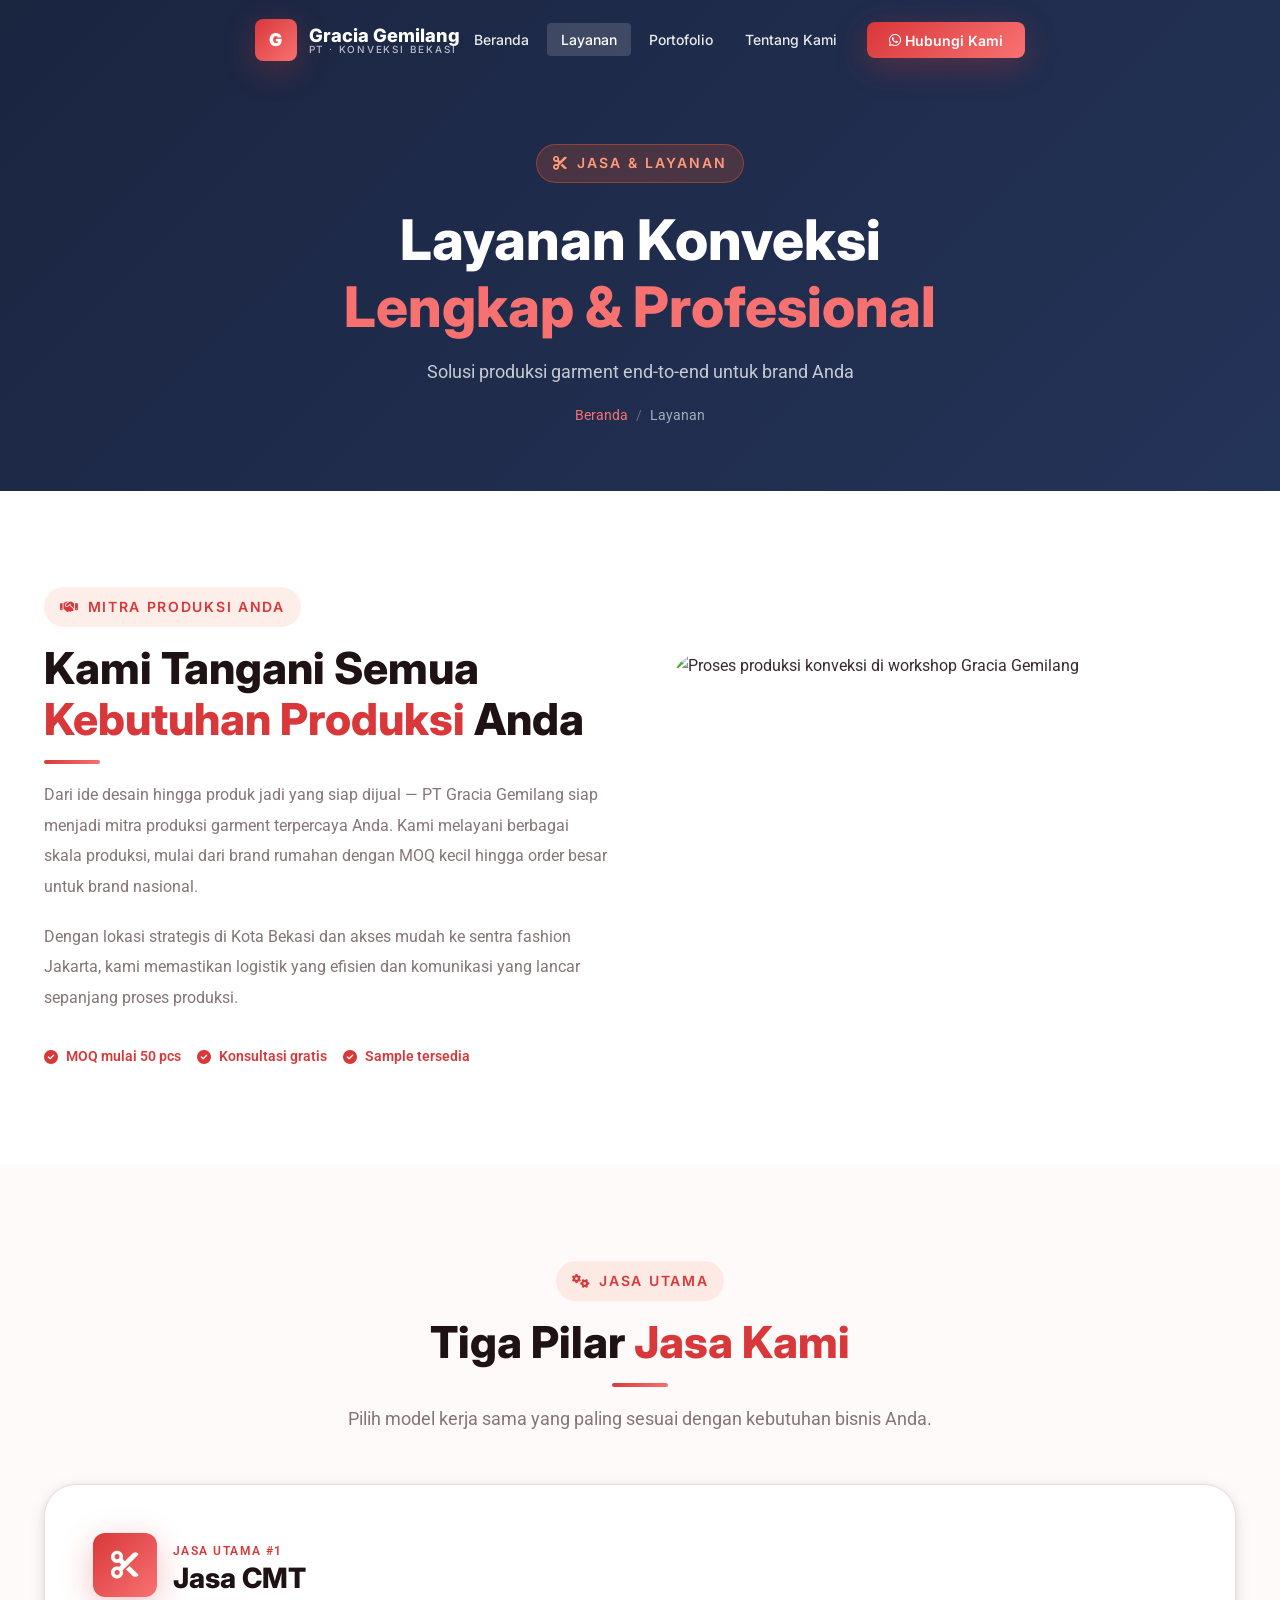
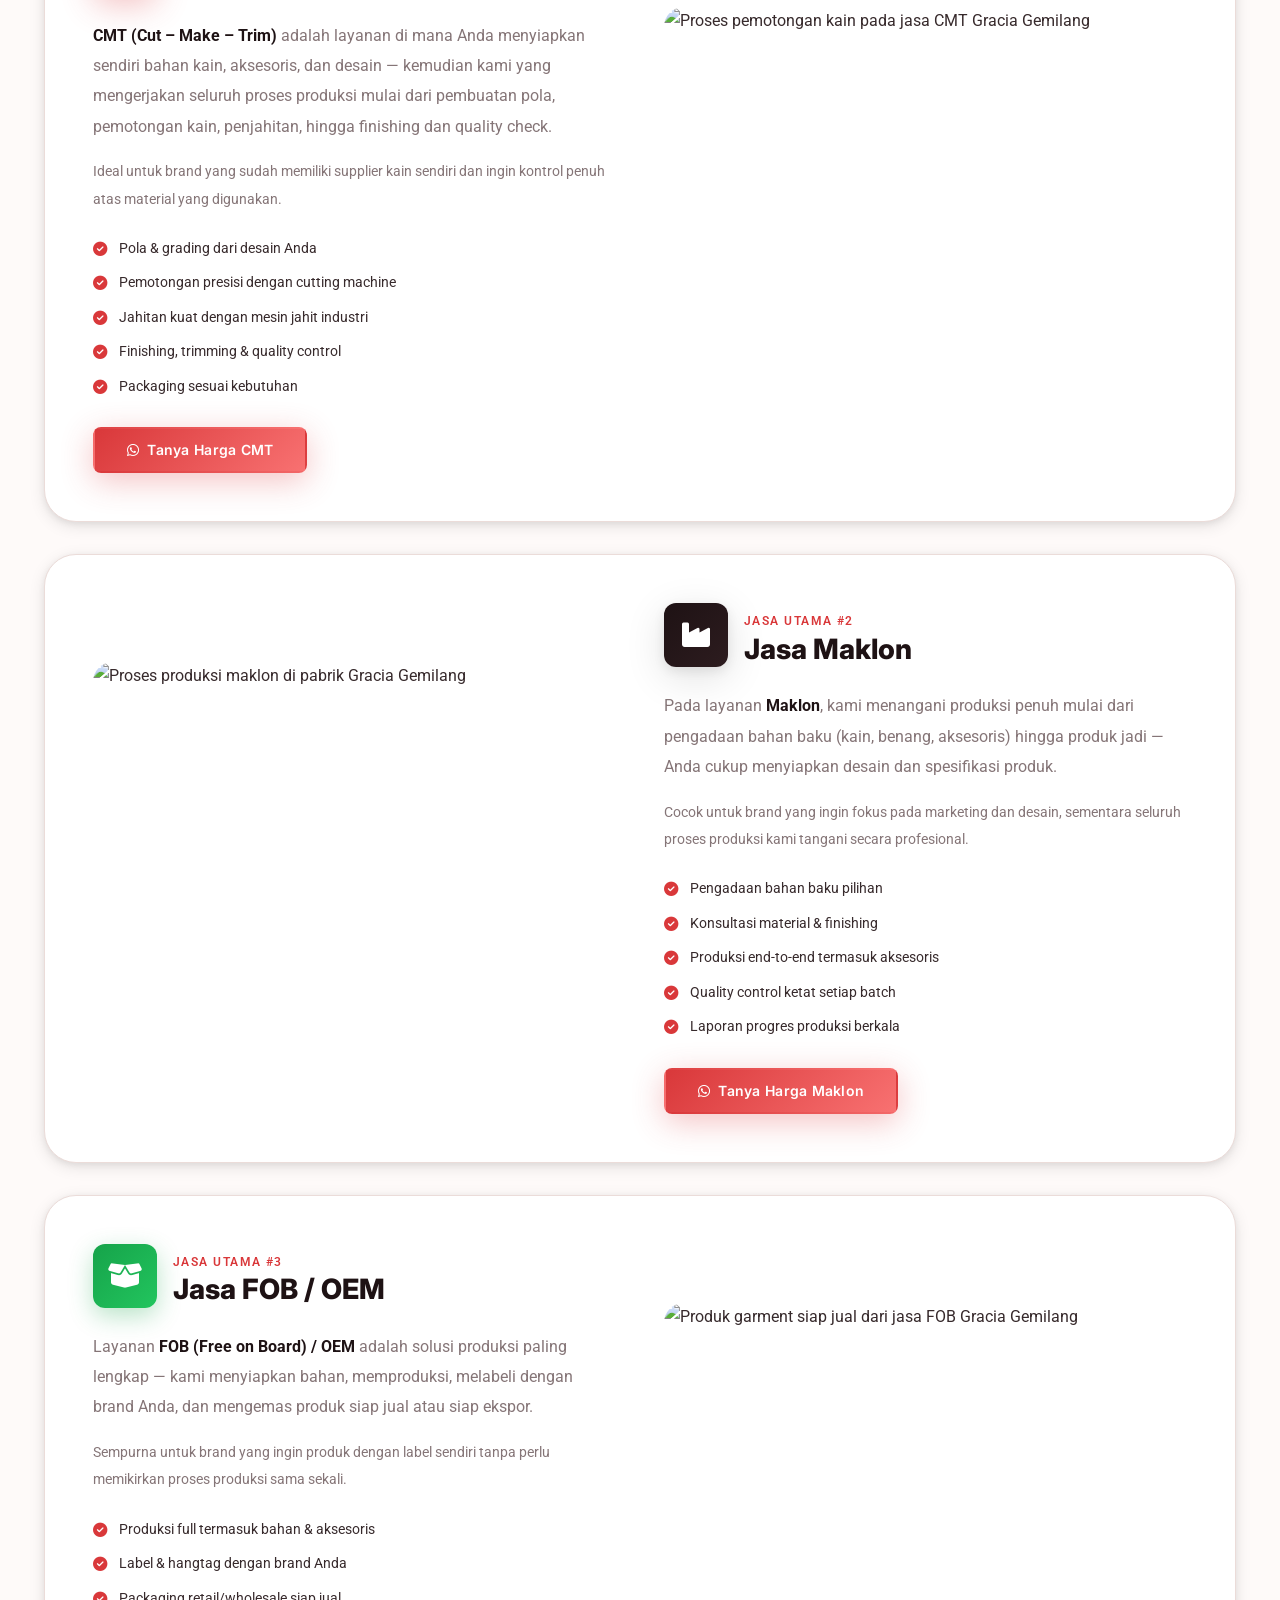
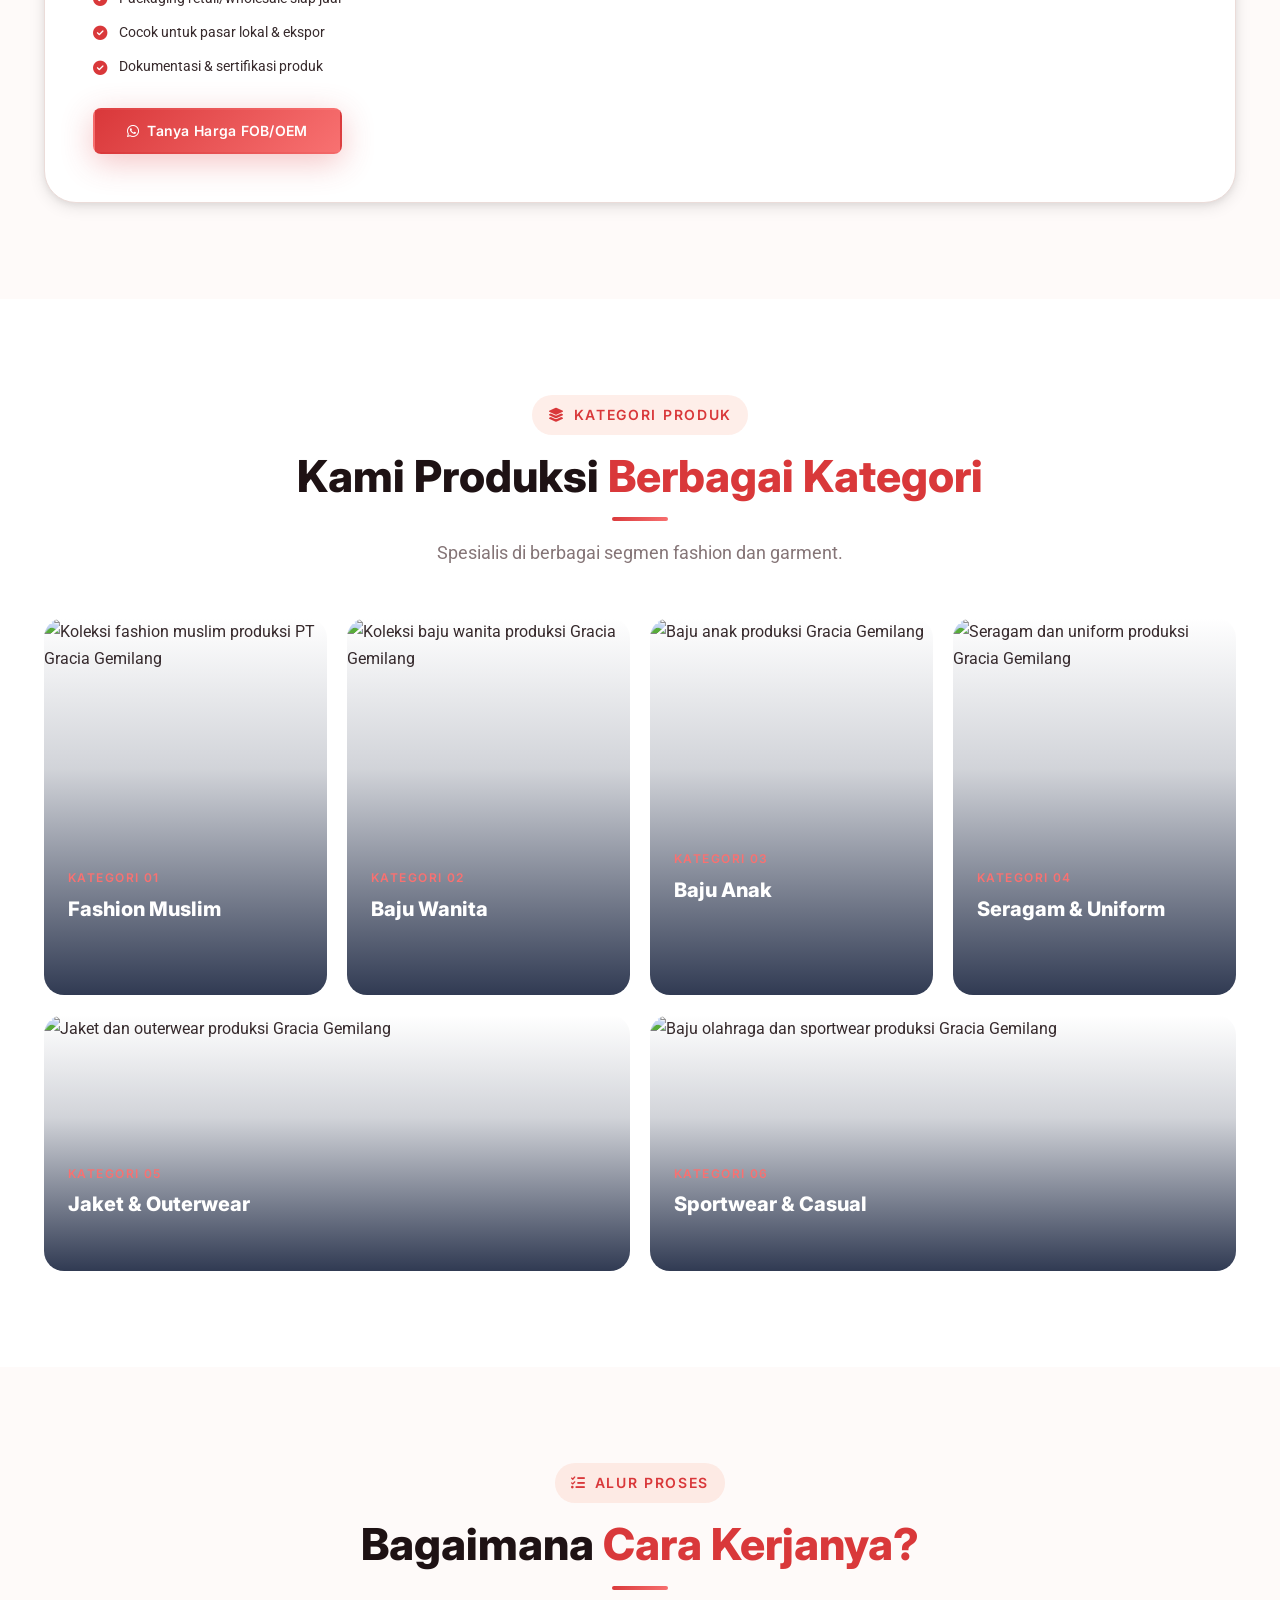
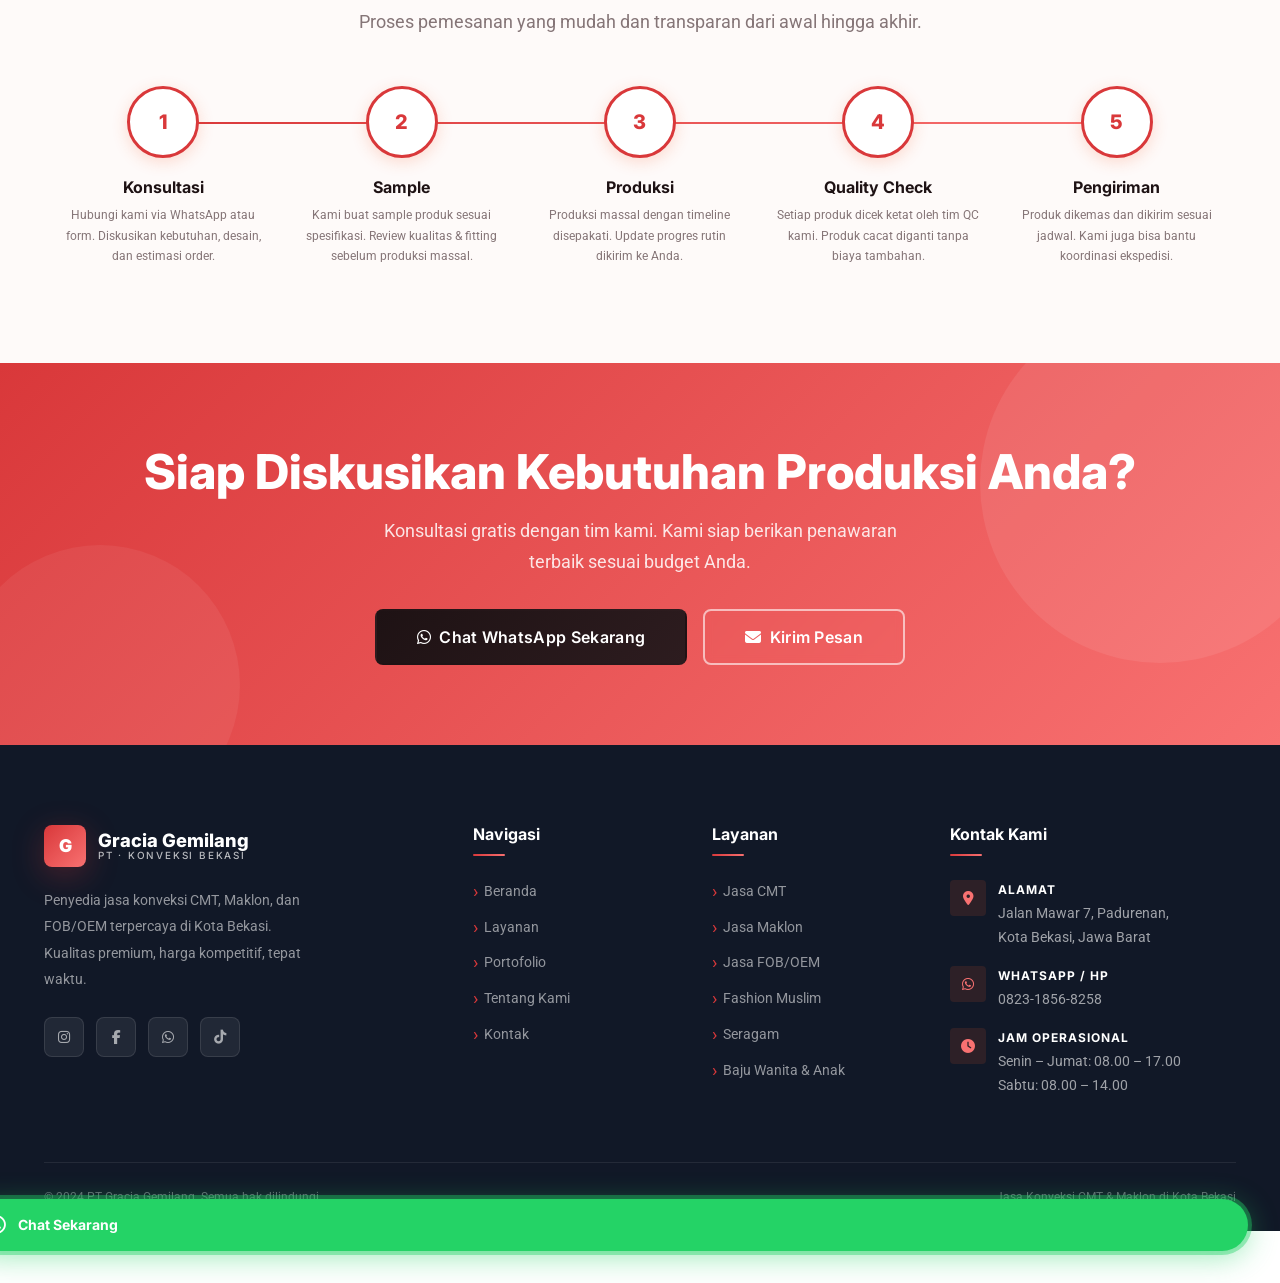
==== commit 8782116f: "Replace barista hero background with professional sewing machine image" ====
--- a/layanan.html
+++ b/layanan.html
@@ -48,7 +48,7 @@
 
 <!-- PAGE HERO -->
 <section class="page-hero" style="background-image: none;">
-  <div style="position:absolute;inset:0;background-image:url('https://images.unsplash.com/photo-1558618666-fcd25c85cd64?w=1600&q=80');background-size:cover;background-position:center;opacity:0.18;"></div>
+  <div style="position:absolute;inset:0;background-image:url('https://images.unsplash.com/photo-1544816155-12df9643f363?w=1600&q=80');background-size:cover;background-position:center;opacity:0.18;"></div>
   <div style="position:absolute;inset:0;background:linear-gradient(135deg, #1a2540 0%, #243358 100%);"></div>
   <div class="container">
     <div class="hero-badge" style="margin:0 auto 1.5rem;">
--- a/css/style.css
+++ b/css/style.css
@@ -10,24 +10,25 @@
    ================================================ */
 :root {
   /* Colors */
-  --color-primary:       #f45a2a;
-  --color-primary-dark:  #d44820;
-  --color-primary-light: #ff7a52;
-  --color-secondary:     #1a2540;
-  --color-secondary-mid: #243358;
-  --color-dark:          #1e2428;
-  --color-dark-mid:      #2f373d;
-  --color-gray:          #7e868c;
-  --color-gray-light:    #b0b8be;
-  --color-border:        #e5e9ed;
-  --color-light:         #f8fbfe;
-  --color-light-mid:     #eef2f7;
+  --color-primary:       #c026d3; /* Let's use a beautiful crimson red: */
+  --color-primary:       #d9383a; /* Premium soft crimson red */
+  --color-primary-dark:  #b32527; /* Deep crimson red */
+  --color-primary-light: #f87171; /* Soft light red */
+  --color-secondary:     #1e1214; /* Luxurious dark maroon-charcoal */
+  --color-secondary-mid: #2d1c1f; /* Medium dark maroon-charcoal */
+  --color-dark:          #1e1214;
+  --color-dark-mid:      #372a2c;
+  --color-gray:          #857577;
+  --color-gray-light:    #c4b5b7;
+  --color-border:        #ebdcd9;
+  --color-light:         #fefaf9;
+  --color-light-mid:     #f5e9e7;
   --color-white:         #ffffff;
 
   /* Gradient */
-  --gradient-primary:    linear-gradient(135deg, #f45a2a 0%, #ff7a52 100%);
-  --gradient-dark:       linear-gradient(135deg, #1a2540 0%, #243358 100%);
-  --gradient-hero:       linear-gradient(to bottom, rgba(26,37,64,0.72) 0%, rgba(26,37,64,0.45) 60%, rgba(26,37,64,0.75) 100%);
+  --gradient-primary:    linear-gradient(135deg, #d9383a 0%, #f87171 100%);
+  --gradient-dark:       linear-gradient(135deg, #1e1214 0%, #2d1c1f 100%);
+  --gradient-hero:       linear-gradient(to bottom, rgba(30,18,20,0.80) 0%, rgba(30,18,20,0.50) 60%, rgba(30,18,20,0.85) 100%);
 
   /* Typography */
   --font-heading:        'Inter', sans-serif;
@@ -74,7 +75,7 @@
   --shadow-md:   0 4px 16px rgba(0,0,0,0.10), 0 2px 6px rgba(0,0,0,0.06);
   --shadow-lg:   0 10px 40px rgba(0,0,0,0.12), 0 4px 12px rgba(0,0,0,0.08);
   --shadow-xl:   0 20px 60px rgba(0,0,0,0.15), 0 8px 24px rgba(0,0,0,0.10);
-  --shadow-primary: 0 8px 32px rgba(244,90,42,0.30);
+  --shadow-primary: 0 8px 32px rgba(217,56,58,0.30);
 
   /* Transitions */
   --transition-fast:   all 0.18s ease;
@@ -306,7 +307,7 @@
   content: '';
   position: absolute;
   inset: 0;
-  background-image: url('https://images.unsplash.com/photo-1558618666-fcd25c85cd64?w=1600&q=80');
+  background-image: url('https://images.unsplash.com/photo-1544816155-12df9643f363?w=1600&q=80');
   background-size: cover;
   background-position: center;
   opacity: 0.15;
--- a/css/components.css
+++ b/css/components.css
@@ -315,7 +315,7 @@
 .hero-bg {
   position: absolute;
   inset: 0;
-  background-image: url('https://images.unsplash.com/photo-1558618666-fcd25c85cd64?w=1800&q=85');
+  background-image: url('https://images.unsplash.com/photo-1544816155-12df9643f363?w=1800&q=85');
   background-size: cover;
   background-position: center;
   transform: scale(1.05);
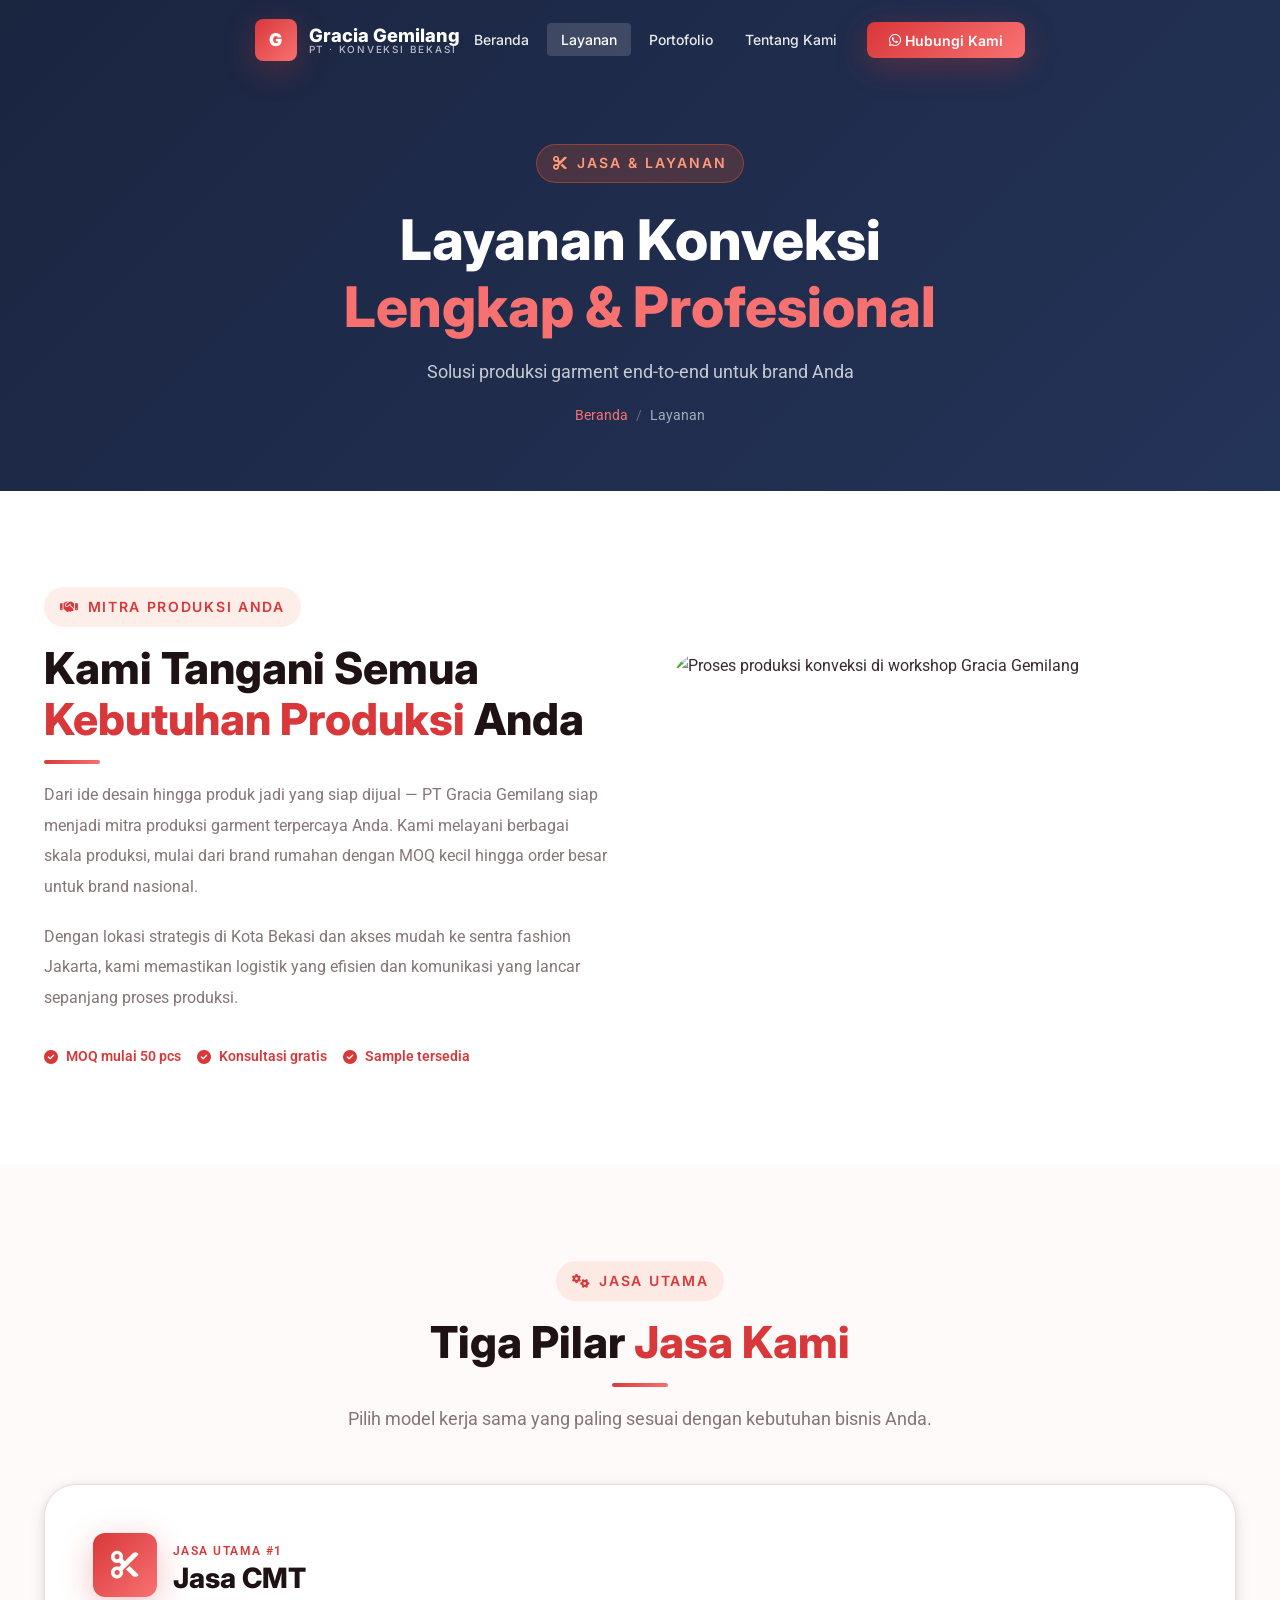
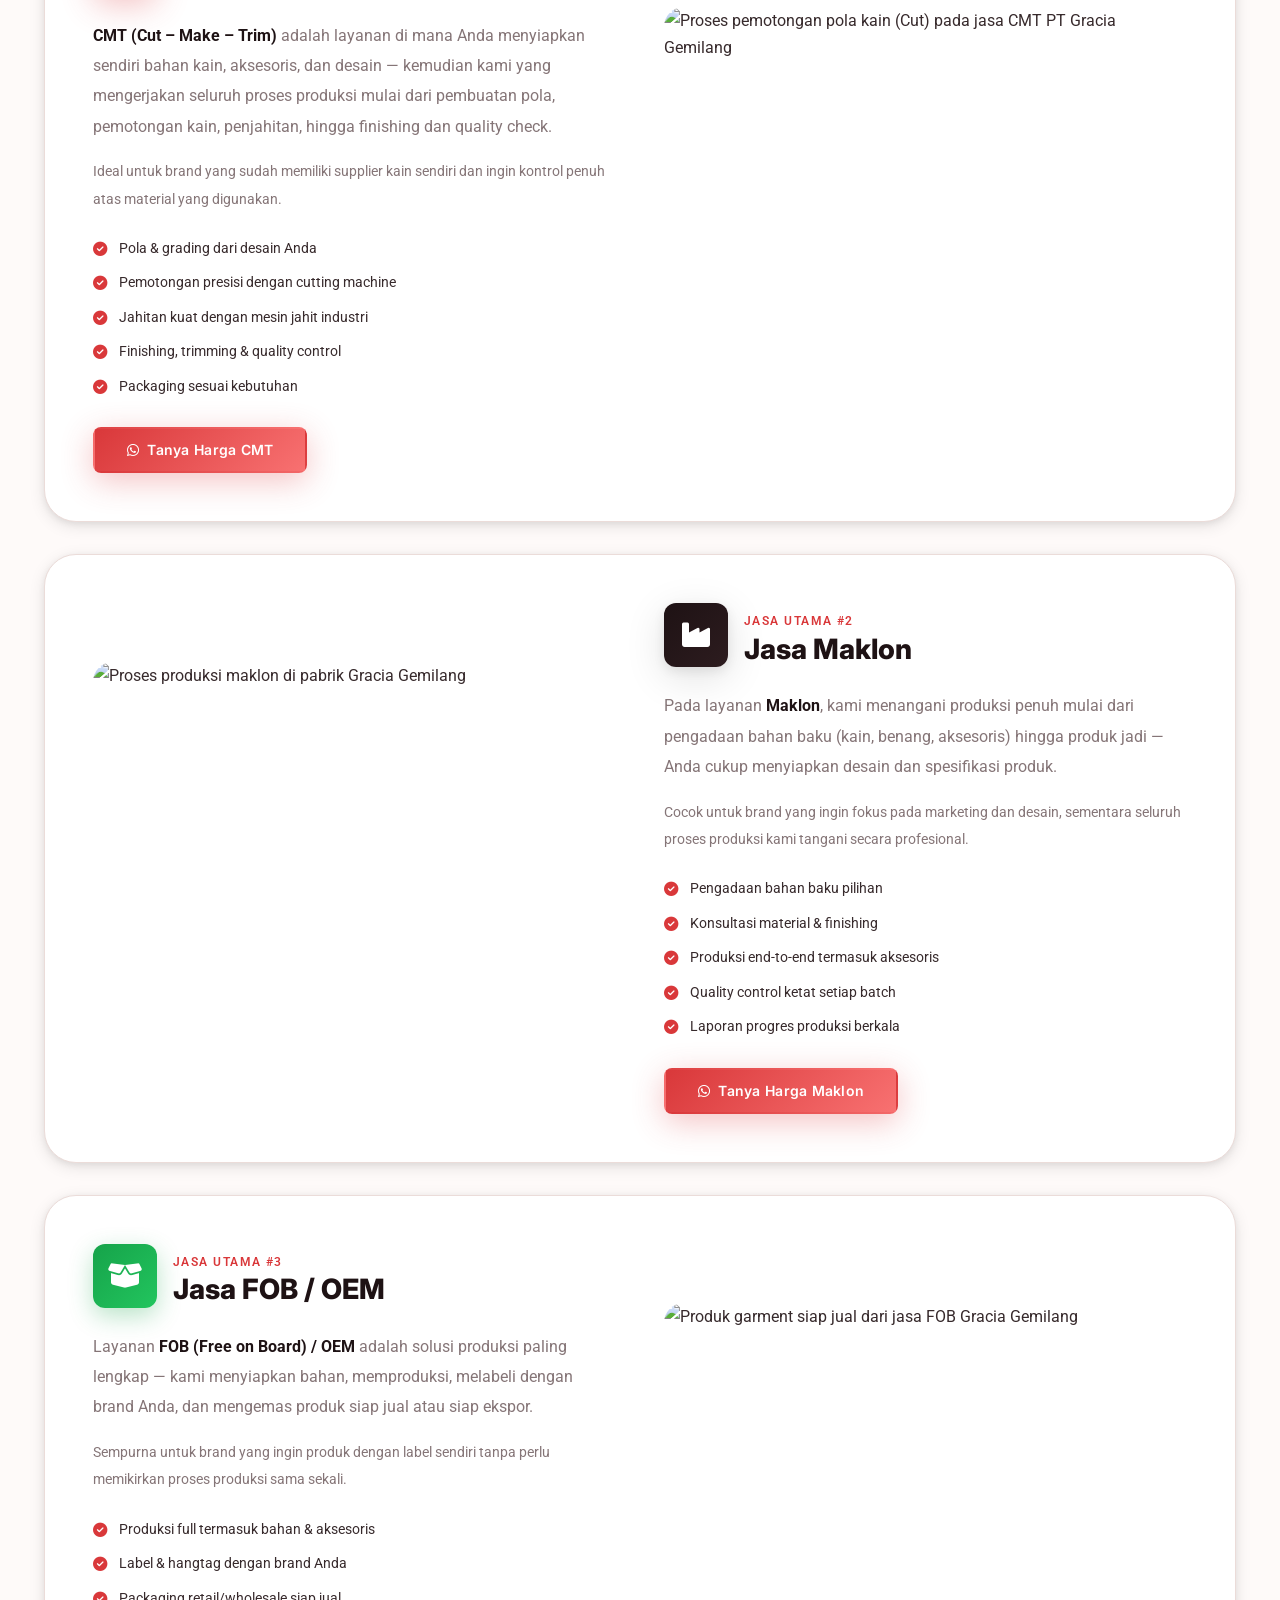
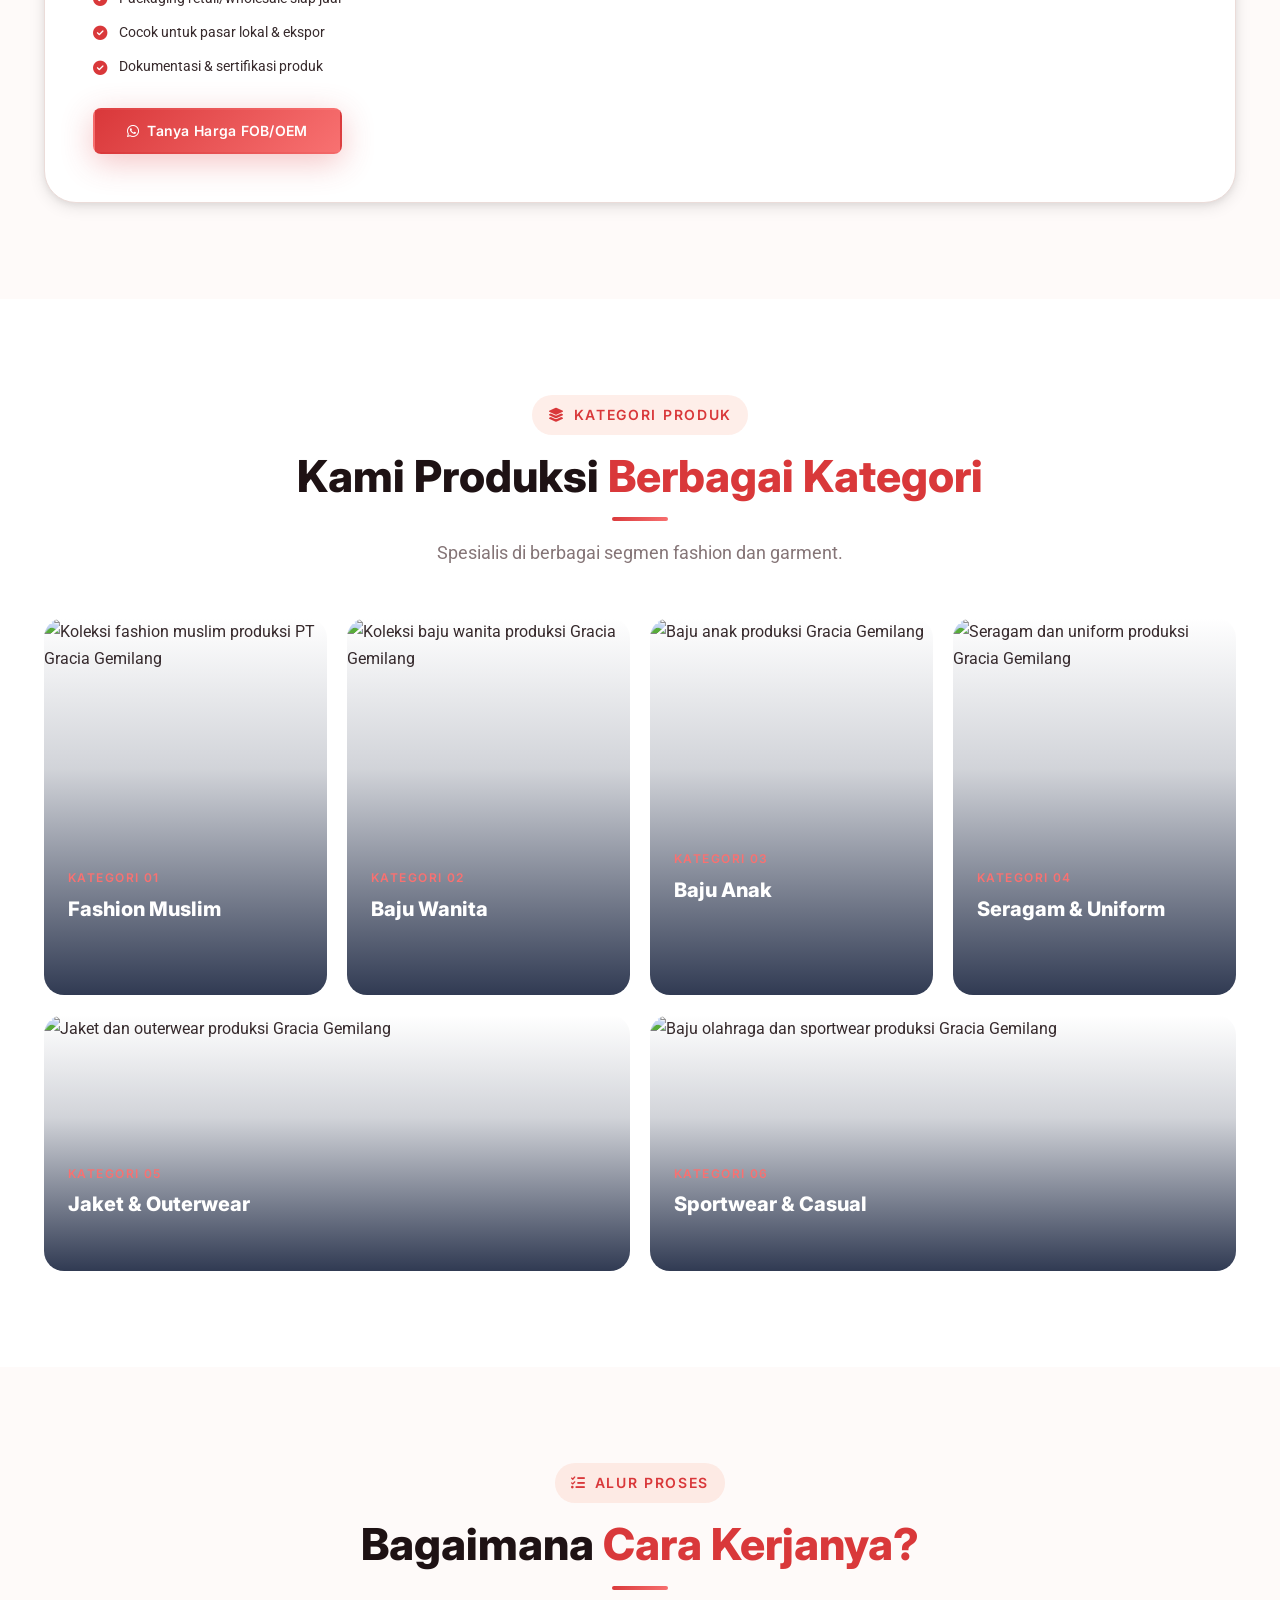
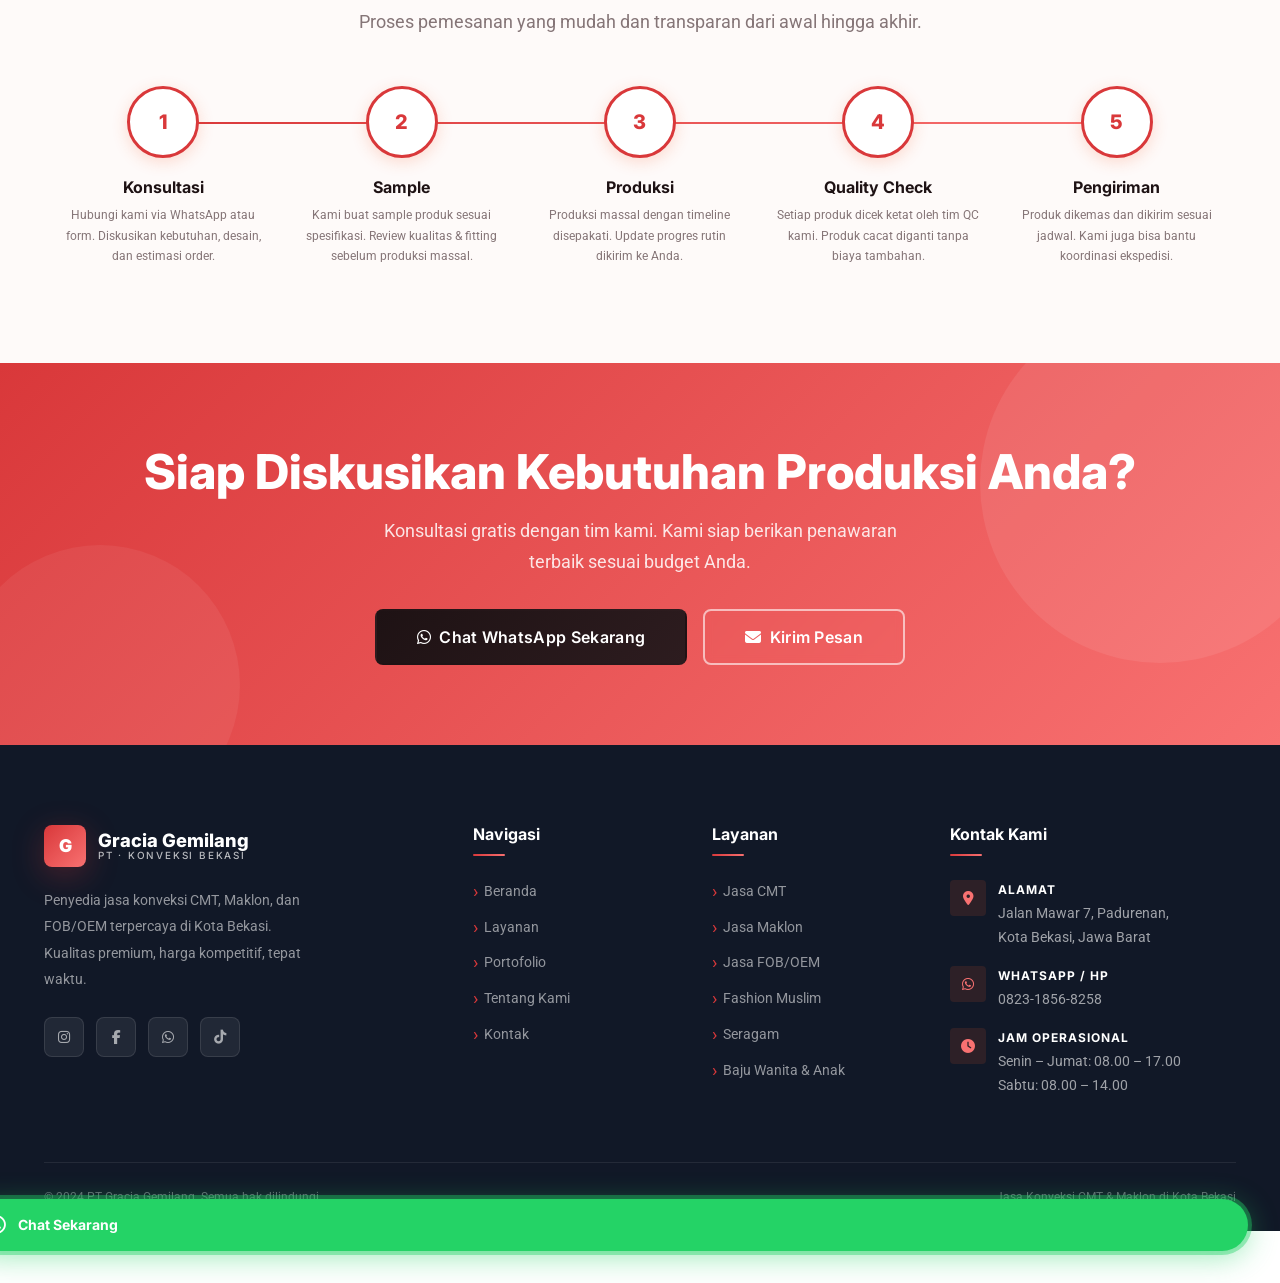
==== commit 1e5ae5fc: "Replace CMT image with a beautiful fabric cutting process photo" ====
--- a/layanan.html
+++ b/layanan.html
@@ -48,7 +48,7 @@
 
 <!-- PAGE HERO -->
 <section class="page-hero" style="background-image: none;">
-  <div style="position:absolute;inset:0;background-image:url('https://images.unsplash.com/photo-1544816155-12df9643f363?w=1600&q=80');background-size:cover;background-position:center;opacity:0.18;"></div>
+  <div style="position:absolute;inset:0;background-image:url('https://images.unsplash.com/photo-1605647540924-852290f6b0d5?w=1600&q=80');background-size:cover;background-position:center;opacity:0.18;"></div>
   <div style="position:absolute;inset:0;background:linear-gradient(135deg, #1a2540 0%, #243358 100%);"></div>
   <div class="container">
     <div class="hero-badge" style="margin:0 auto 1.5rem;">
@@ -153,7 +153,7 @@
           </div>
         </div>
         <div style="border-radius:var(--radius-xl);overflow:hidden;aspect-ratio:4/3;">
-          <img src="https://images.unsplash.com/photo-1622227922011-b8726a6becc9?w=700&q=80" alt="Proses pemotongan kain pada jasa CMT Gracia Gemilang" style="width:100%;height:100%;object-fit:cover;" loading="lazy" width="700" height="525" />
+          <img src="https://images.unsplash.com/photo-1524230572899-a752b3835840?w=700&q=80" alt="Proses pemotongan pola kain (Cut) pada jasa CMT PT Gracia Gemilang" style="width:100%;height:100%;object-fit:cover;" loading="lazy" width="700" height="525" />
         </div>
       </div>
     </div>
--- a/css/style.css
+++ b/css/style.css
@@ -307,7 +307,7 @@
   content: '';
   position: absolute;
   inset: 0;
-  background-image: url('https://images.unsplash.com/photo-1544816155-12df9643f363?w=1600&q=80');
+  background-image: url('https://images.unsplash.com/photo-1605647540924-852290f6b0d5?w=1600&q=80');
   background-size: cover;
   background-position: center;
   opacity: 0.15;
--- a/css/components.css
+++ b/css/components.css
@@ -315,7 +315,7 @@
 .hero-bg {
   position: absolute;
   inset: 0;
-  background-image: url('https://images.unsplash.com/photo-1544816155-12df9643f363?w=1800&q=85');
+  background-image: url('https://images.unsplash.com/photo-1591047139829-d91aecb6caea?w=1800&q=85');
   background-size: cover;
   background-position: center;
   transform: scale(1.05);
